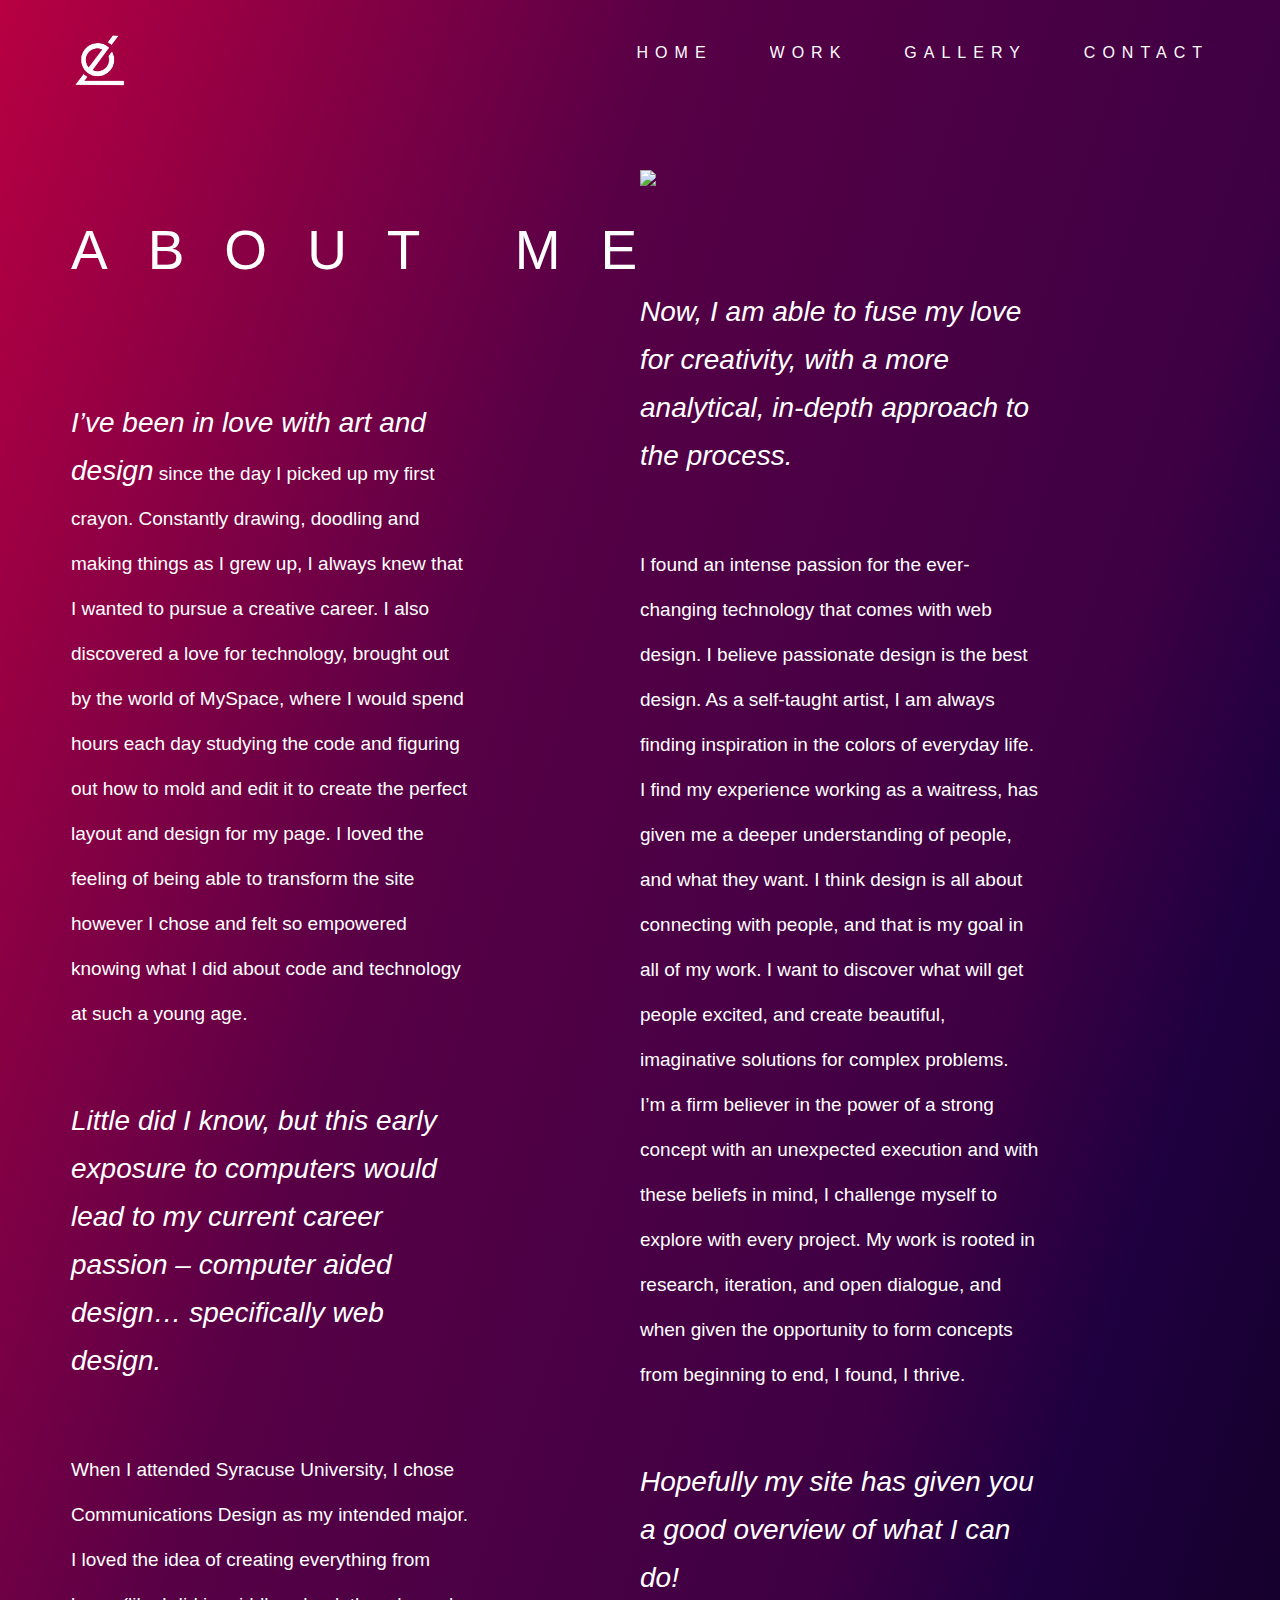
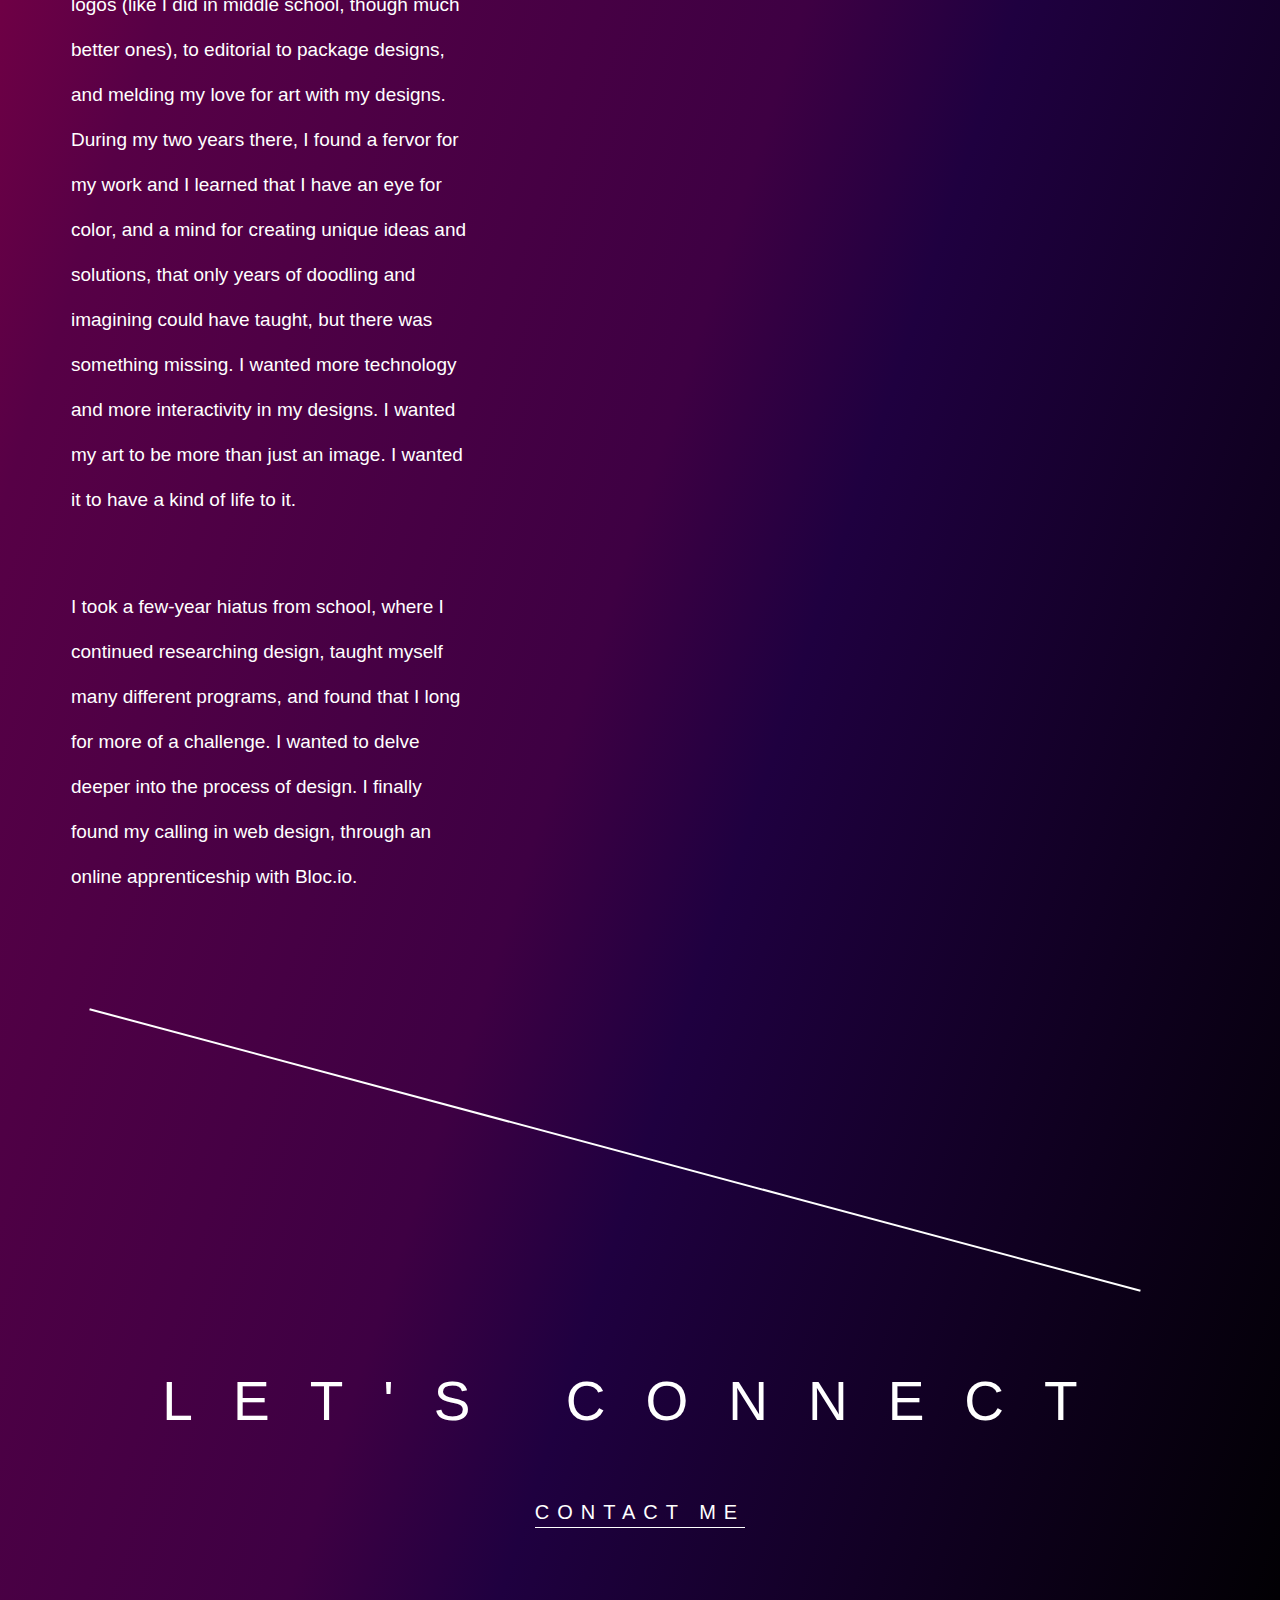
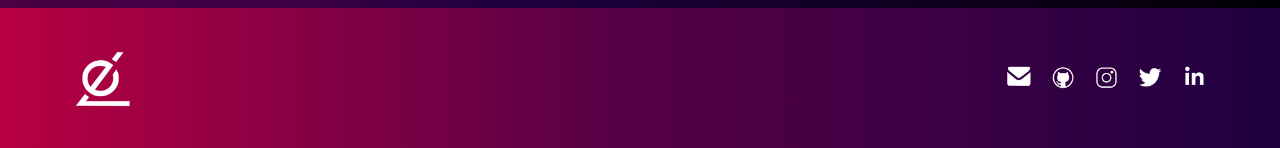
==== about.html @ b417883f "added nav circle" ====
<!DOCTYPE html>

<html>

<head>
  <meta charset="UTF-8">
  <meta id="viewport" name="viewport" content="width=device-width, initial-scale=1">
  <title>Portfolio | Elena Likoudis</title>

  <link rel="stylesheet" href="styles/bio.css">
  <link rel="stylesheet" href="styles/normalize.css">
</head>

<body>
  <div class="container">


    <!-- Container -->

    <section id="section-intro">
      <div class="firstsection">
        <header class="header">
          <div class="navbar">
            <div class="logo">
              <a href="index.html">
                <img src="images/logo.png" class="logo">
              </a>
            </div>


            <!-- Navigation -->

            <nav class="nav header__nav">
              <ul>
                <li class="home">
                  <a href="index.html">HOME</a>
                </li>
                <li class="work">
                  <a href="index.html#section-next">WORK</a>
                </li>
                <li class="gallery">
                  <a href="gallery.html">GALLERY</a>
                </li>
                <li class="contact">
                  <a href="contact.html">CONTACT</a>
                </li>
              </ul>
            </nav>


            <!-- Phone Navigation -->

            <div class="hamburgermenu">
              <nav role="navigation">
                <div id="menuToggle" class="menutog">

                  <input type="checkbox" />

                  <span></span>
                  <span></span>
                  <span></span>

                  <ul id="menu">
                      <a href="index.html"><li class="phone">HOME</li></a>
                      <a href="index.html#section-next"><li class="phone">WORK</li></a>
                      <a href="gallery.html"><li class="phone">GALLERY</li></a>
                      <a href="contact.html"><li class="phone">CONTACT</li></a>
                  </ul>
                </div>
              </nav>
            </div>
          </header>


        <!-- Intro -->
        <div class="moveselfie">
          <img src="images/selfie.png" class="selfie2">
        </div>


        <div class="row">
          <div class="column">
            <div class="firstcolumn">
              <h1>ABOUT ME</h1>

                <p>
                  <span class=specialfont>I’ve been in love with art and design</span> since the day I picked up my first crayon. Constantly drawing, doodling and making things as I grew up, I always knew that I wanted to pursue a creative career. I also
                  discovered a love for technology, brought out by the world of MySpace, where I would spend hours each day studying the code and figuring out how to mold and edit it to create the perfect layout and design for my page. I loved the feeling
                  of being able to transform the site however I chose and felt so empowered knowing what I did about code and technology at such a young age.
                </p>
                <br>
                <p>
                  <span class=specialfont>Little did I know, but this early exposure to computers would lead to my current career passion – computer aided design… specifically web design.</span>
                </p>
                <br>
                <p>
                  When I attended Syracuse University, I chose Communications Design as my intended major. I loved the idea of creating everything from logos (like I did in middle school, though much better ones), to editorial to package designs,
                  and melding my love for art with my designs. During my two years there, I found a fervor for my work and I learned that I have an eye for color, and a mind for creating unique ideas and solutions, that only years of doodling and imagining
                  could have taught, but there was something missing. I wanted more technology and more interactivity in my designs. I wanted my art to be more than just an image. I wanted it to have a kind of life to it.
                </p>
                <br>
                <p>
                  I took a few-year hiatus from school, where I continued researching design, taught myself many different programs, and found that I long for more of a challenge. I wanted to delve deeper into the process of design. I finally
                  found my calling in web design, through an online apprenticeship with Bloc.io.
                </p>

            </div>
          </div>
          <div class="column">
            <div class="secondcolumn">
              <img src="images/selfie.png" class="selfie"></div>

              <p class="font2">
                <span class=specialfont>Now, I am able to fuse my love for creativity, with a more analytical, in-depth approach to the process.</span>
              </p>
              <br>
              <p>
                I found an intense passion for the ever-changing technology that comes with web design. I believe passionate design is the best design. As a self-taught artist, I am always finding inspiration in the colors of everyday life.
                I find my experience working as a waitress, has given me a deeper understanding of people, and what they want. I think design is all about connecting with people, and that is my goal in all of my work. I want to discover what will get people
                excited, and create beautiful, imaginative solutions for complex problems. I’m a firm believer in the power of a strong concept with an unexpected execution and with these beliefs in mind, I challenge myself to explore with every project.
                My work is rooted in research, iteration, and open dialogue, and when given the opportunity to form concepts from beginning to end, I found, I thrive.
              </p>
              <br>
              <p>
                <span class=specialfont>Hopefully my site has given you a good overview of what I can do!</span>
              </p>


          </div>
          </div>
        </div>


        <div class="dl"></div>

        <h3>LET'S CONNECT</h3>

        <div class="movebutton">
          <a href="contact.html" class="contactme">CONTACT ME</a>
        </div>




        <!-- Footer -->

        <footer class="footer">
          <div class="footer-box">
            <div class="footer-content">
              <div class="one-half" id="footerlogoid">
                <a href="index.html">
                  <img src="images/logo.png " class="footerlogo">
                </a>
              </div>
              <div class="footer-nav" id="footericons">
                <a href="mailto:mailto:ellikoudis@gmail.com"><img src="images/emailicon.png" class="emailicon"></a>
                <a href="https://github.com/ellikoudis"><img src="images/githubicon.png" class="githubicon"></a>
                <a href="https://www.instagram.com/ellikoudis/"><img src="images/instaicon.png" class="instaicon"></a>
                <a href="https://twitter.com/ellikoudis"><img src="images/twittericon.png" class="twittericon"></a>
                <a href="https://www.linkedin.com/in/elena-likoudis-949a58162/"><img src="images/linkedinicon.png" class="linkedinicon"></a>
              </div>
            </div>
          </div>
        </footer>




    </section>
  </div>
</body>
</html>
---- styles/bio.css ----
*, *:before, *:after {
  padding: 0;
  margin: 0;
  outline: 0;
  box-sizing: border-box;
}

html {
  font-size: 10px;
}

body {
  font-family: -apple-system, BlinkMacSystemFont, sans-serif;
  color: #ffffff;
  min-width: 320px;
}

.container {
  margin: 0 auto;
  overflow: hidden;
}

#section-intro {
  -webkit-background-size: cover;
  -moz-background-size: cover;
  -o-background-size: cover;
  background-size: cover;
  background-repeat: no-repeat;
  background: linear-gradient(0.30turn, #b70042 0%, #570046 29%, #3e0043 56%, #1f0040 65%, #000000 100%);
}

.firstsection {
  margin-left: 71px;
  margin-right: 71px;
}

h1 {
  font-family: 'Montserrat', sans-serif;
  font-weight: 100;
  font-size: 55px;
  color: white;
  margin-top: 30px;
  margin-bottom: 10rem;
  float: left;
  letter-spacing: 40px;
  width: 136%;
  line-height: 10rem;
}

h3 {
  font-family: 'Montserrat', sans-serif;
  font-weight: 100;
  font-size: 55px;
  color: white;
  margin-top: 10rem;
  text-align: center;
  letter-spacing: 40px;
  line-height: 10rem;
}

p {
  line-height: 4.5rem;
  font-size: 1.9rem;
  font-weight: 100;
  width: 70%;
  margin-bottom: 5rem;
}



/* Logo */



.logo {
  width: 55px;
}



/* Navigation */



.navbar {
  height: 120px;
  display: flex;
  align-items: center;
  justify-content: space-between;
}

.nav a {
  color: #ffffff;
  font-weight: 100;
  font-size: 1.6rem;
  letter-spacing: 7px;
  font-family: 'Montserrat', sans-serif;
  overflow: hidden;
  text-decoration: none;
  display: flex;
}

.nav ul {
  display: flex;
  float: right;
}

.nav li {
  display: inline-block;
  padding-bottom: 14px;
  text-align: right;
  padding-left: 57px;
}

a:link {
  text-decoration: none;
}

nav ul li {
  display: inline-block;
}

.hamburgermenu {
  display: none;
}



/* Intro */




.row {
  width: 100%;
  display: flex;
  flex-direction: row;
  margin: 0 auto;
  position: static;
  z-index: 0;
  margin-top: 5rem;
  margin-bottom: 12rem;
}

  .column {
    width: 55%;
  }

  .font2 {
  max-width: 50rem;
  margin-top: 10rem;
  }

  .firstcolumn {
    position: relative;
    z-index: 2;
  }

  .specialfont {
    font-size: 2.8rem;
    font-style: italic;
    font-weight: 400;
  }

  .selfie {
    display: inline-flex;
    width: 100%;
    z-index: 1;
    position: relative;
    max-width: 500px;
  }

  .selfie2 {
    display: none;
  }

  .dl {
    display: block;
    border: .5px solid white;
    width: 85%;
    transform: rotate(15deg);
    margin-top: 20rem;
    margin-bottom: 20rem;
    margin-left: 71px;
    margin-right: 71px;
  }

  .contactme {
    border-bottom: 1px solid #fff;
    padding-bottom: 3px;
    color: white;
    white-space: nowrap;
    font-family: 'Montserrat', sans-serif;
    font-weight: 100;
    font-size: 20px;
    letter-spacing: 8px;
  }

  .movebutton {
    width: 100%;
    display: flex;
    justify-content: center;
    margin-top: 5rem;
    margin-bottom: 8rem;
  }




/* Footer */



.footercontainer{
  margin-left: 71px;
  margin-right: 71px;
}

.footer {
  height: 140px;
  background: linear-gradient(to right, #b70042 0%, #570046 48%, #1f0040 100%);
  bottom: 0;
  left: 0;
  width: 100vw;
}

.footer-content {
  height: 140px;
  display: flex;
  align-items: center;
  justify-content: space-between;
  margin-left: 71px;
  margin-right: 71px;
}

.footerlogo{
  float: left;
  display: inline-block;
  width: 61px;
}

.emailicon {
  height: 31px;
}

.githubicon {
  height: 31px;
  padding-left: 10px;
}

.instaicon {
  height: 31px;
  padding-left: 10px;
}

.twittericon {
  height: 31px;
  padding-left: 10px;
}

.linkedinicon {
  height: 31px;
  padding-left: 10px;
}




/* Top Navigation */



@media only screen and (max-width: 1024px) {

  .nav {
    display: none;
  }

  .dropdown {
    display: block;
  }

  .dropdown-content {
    display: none;
    position: absolute;
    color: #ffffff;
    font-weight: 100;
    font-size: 12px;
    letter-spacing: 7px;
    font-family: 'Montserrat', sans-serif;
    overflow: hidden;
    text-decoration: none;
    min-width: 160px;
    z-index: 1;
  }
  .dropdown-content a {
    float: none;
    padding: 12px 16px;
    text-decoration: none;
    display: block;
    text-align: left;
  }



  /* phone hambuger nav */


  .hamburgermenu {
    display: block;
    position: static;
    z-index: 4;
  }

  .phone
  {
    text-decoration: none;
    transition: color 0.3s ease;
    font-weight: 200;
    letter-spacing: 6px;
    float: right;
  }

  .phone:hover
  {
    font-weight: bolder;
  }

  #menuToggle
  {
    display: block;
    position: relative;
    float: right;



    z-index: 1;

    -webkit-user-select: none;
    user-select: none;
  }

  #menuToggle input
  {
    display: block;
    width: 40px;
    height: 32px;
    position: absolute;
    top: -7px;
    left: -5px;

    cursor: pointer;

    opacity: 0; /* hide this */
    z-index: 2; /* and place it over the hamburger */

    -webkit-touch-callout: none;
  }

  /* Create hamburger */

  #menuToggle span
  {
    display: block;
    width: 33px;
    height: 2px;
    margin-bottom: 8px;
    position: relative;

    background: white;
    border-radius: 3px;

    z-index: 1;

    transform-origin: 4px 0px;

    transition: transform 0.5s cubic-bezier(0.77,0.2,0.05,1.0),
                background 0.5s cubic-bezier(0.77,0.2,0.05,1.0),
                opacity 0.5s ease;
  }

  #menuToggle span:first-child
  {
    transform-origin: 0% 0%;
  }

  #menuToggle span:nth-last-child(2)
  {
    transform-origin: 0% 100%;
  }

  /* Transform all the slices of hamburger into a crossmark. */

  #menuToggle input:checked ~ span
  {
    opacity: 1;
    transform: rotate(45deg) translate(0px, 0px);
    background: white;
  }

  /* Hide the middle one line */

  #menuToggle input:checked ~ span:nth-last-child(3)
  {
    opacity: 0;
    transform: rotate(0deg) scale(0.2, 0.2);
  }

  #menuToggle input:checked ~ span:nth-last-child(2)
  {
    transform: rotate(-45deg) translate(0px, 0px);
  }

  /* Make this absolute positioned */


  #menu
  {
    position: absolute;
    left:auto;
    right:0;
    margin: 0px 0 0 0px;
    padding-top: 25px;
    background-color: translucent;
    list-style-type: none;
    -webkit-font-smoothing: antialiased;
    transform-origin: 0% 0%;
    transform: translate(200%, 0);
    transition: transform 0.5s cubic-bezier(0.77,0.2,0.05,1.0);
}

    #menu li{
      padding: 10px 0;
      font-size: 22px;
      color: white;
    }


  /* And let's slide it in from the right */

  #menuToggle input:checked ~ ul
  {
    transform: none;
  }

}



@media only screen and (max-width: 800px) {

  .moveselfie {
    width: 100%;
    display: flex;
    justify-content: center;
    align-items: center;
  }

  .column {
    width: 100%;
  }

  .row {
    width: 120%;
    flex-direction: column;
  }

  h1 {
    font-size: 50px;
    width: 80%;
  }

  .font2 {
    margin-top: 5rem;
  }

  .selfie {
    display: none;
  }

  .selfie2 {
    display: block;
    width: 80%;
    margin-top: 3rem;
  }
}




@media only screen and (min-width: 320px) and (max-width: 480px) {


/* Base */


  h1 {
    font-size: 50px;
    letter-spacing: 30px;
    line-height: 8rem;
  }

  p {
    width: 80%;
    font-size: 1.6rem;
    margin-bottom: 3rem;
  }

  h3 {
    font-size: 36px;
    letter-spacing: 20px;
    line-height: 8rem;
    margin-top: 18rem;
  }



/* Navigation */

  #menu {
    padding-top: 71px;
    margin-right: -100px;
    margin-top: -50px;
    background: linear-gradient(135deg, rgba(75,0,231,1) 0%,rgba(166,5,193,1) 15%,rgba(255,62,74,1) 35%);
    border-radius: 100%;
    width: 950%;
    height: 950%;
    background-size: 120rem;
    z-index: -1;
    padding-right:101px;
  }

  .menutog {
    position: relative;
    z-index: 6;
  }

  #menu li{
    width: 100%;
    text-align: right;
  }

  .firstsection {
    margin-left: 41px;
    margin-right: 41px;
  }

  .navbar {
    align-items: center;
  }

  .nav {
    display: none;
  }

  .logo {
    float: none;
    width: 50px;
    margin-top:
  }

  .dropdown {
    visibility: visible;
  }

  .dropdown-content {
    display: none;
    position: absolute;
    color: #ffffff;
    font-weight: 100;
    font-size: 12px;
    letter-spacing: 7px;
    font-family: 'Montserrat', sans-serif;
    overflow: hidden;
    text-decoration: none;
    min-width: 160px;
    z-index: 1;
  }

  .dropdown-content a {
    float: none;
    padding: 12px 16px;
    text-decoration: none;
    display: block;
    text-align: left;
  }

  .phone {
    font-weight: 400;
    font-size: 14px;
  }


  /* Big Section */



  .selfie2 {
    width: 100%;
  }

  .specialfont {
    font-size: 2rem;
    font-style: italic;
  }

  .dl {
    display: block;
    border: .5px solid white;
    width: 80%;
    transform: rotate(25deg);
    margin-top: 10rem;
    margin-bottom: 10rem;
    margin-left: 41px;
  }

  .contactme {
    font-size: 16px;
    letter-spacing: 8px;
  }

  .movebutton {
    margin-bottom: 10rem;
  }



  /* Footer */




  .footer {
    height: 74px;
    position: static;
    z-index: 3;
  }

  .footer-content {
    height: 74px;
    position: static;
    z-index: 4;
    margin-left: 41px;
    margin-right: 41px;
  }

  .footerlogo{
    width: 31px;
  }

}
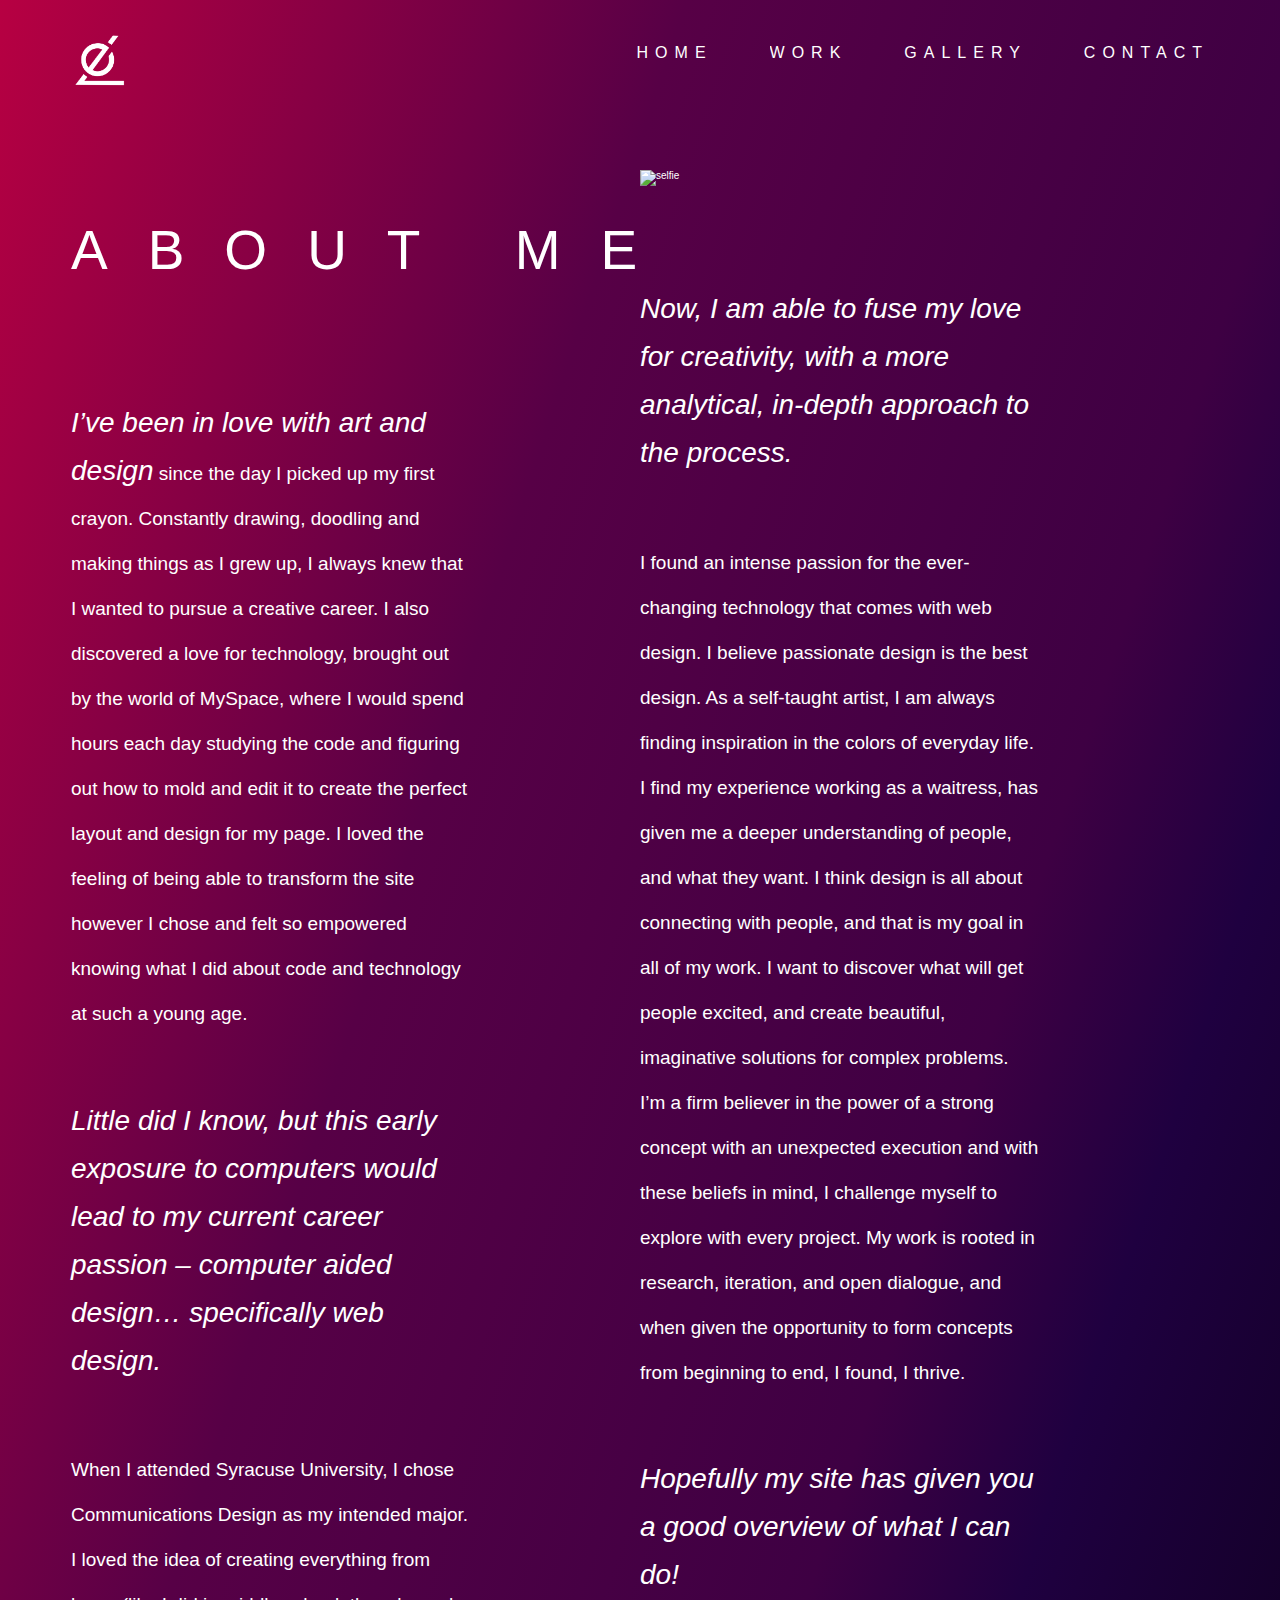
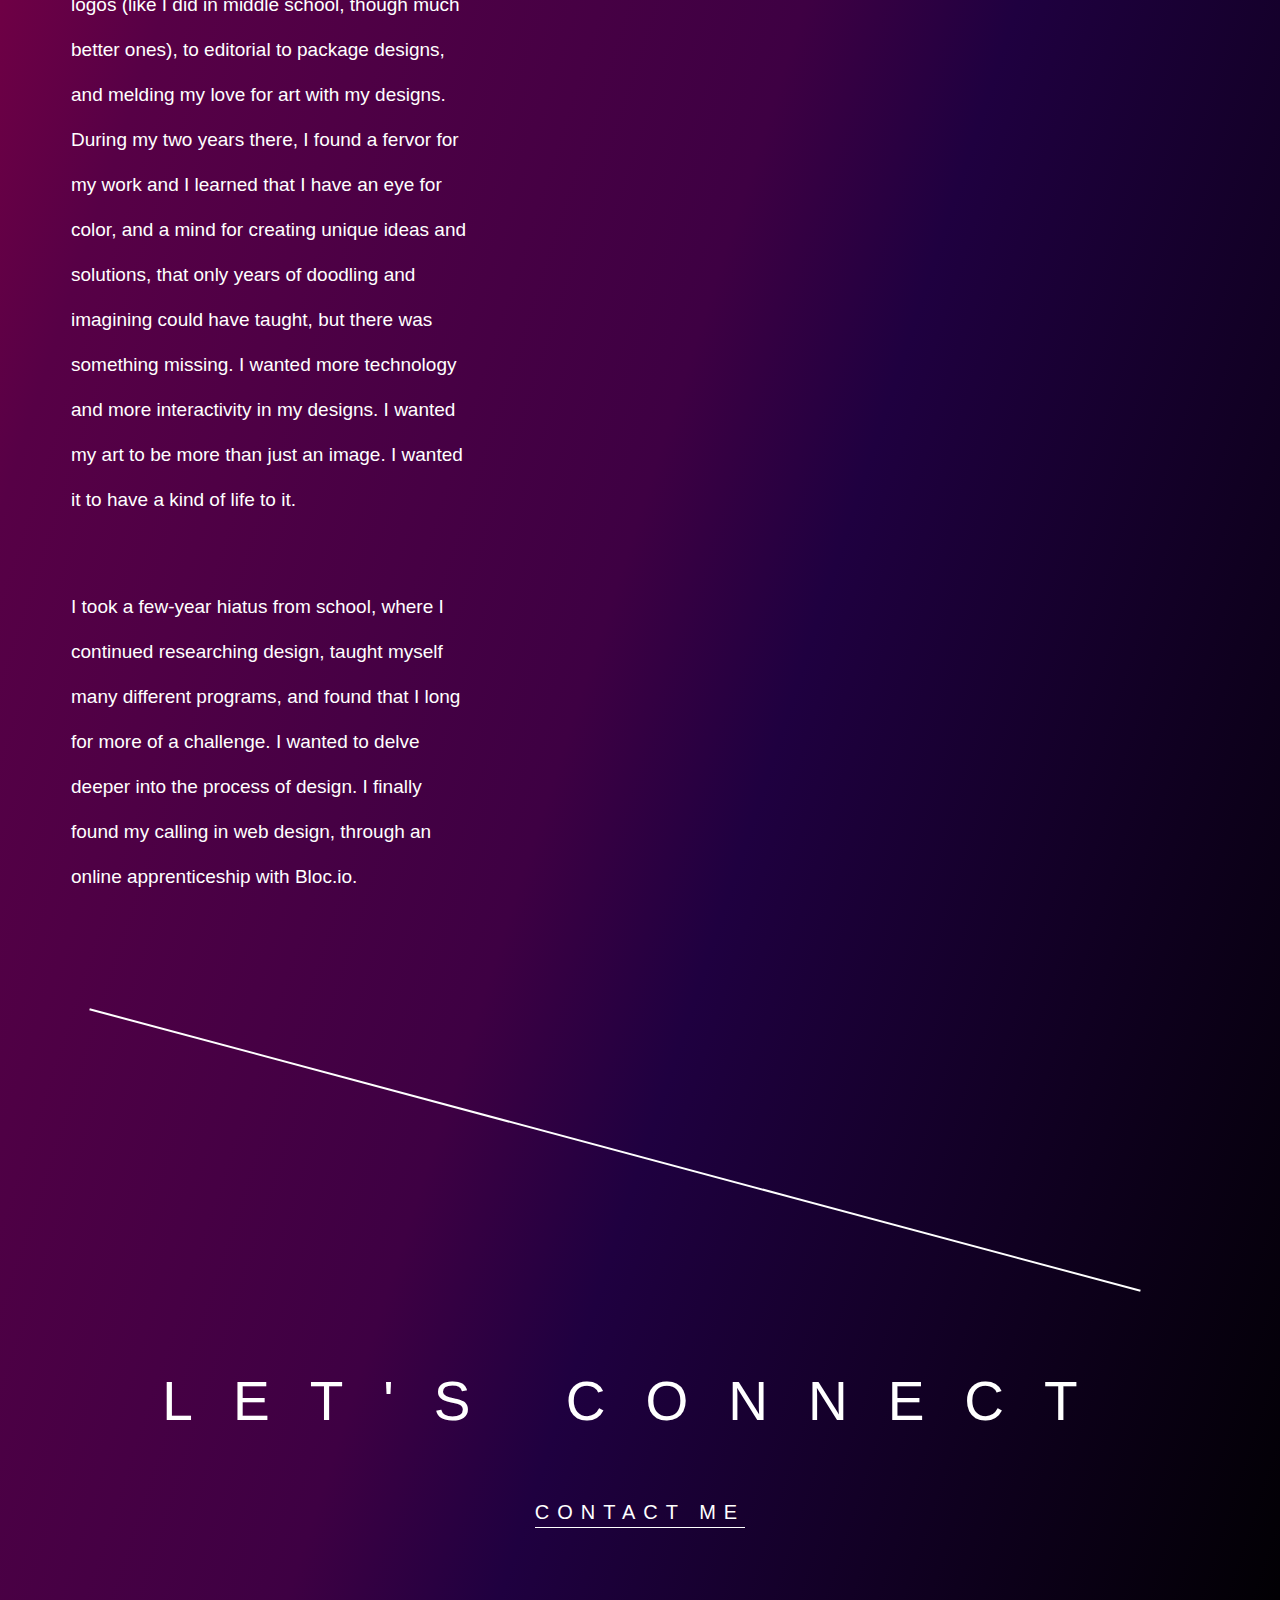
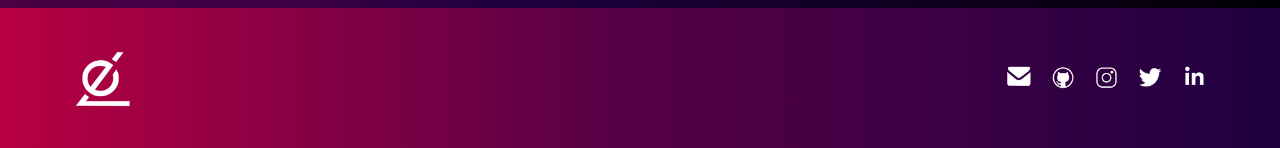
==== commit afe0a7dd: "fixed bugs" ====
--- a/about.html
+++ b/about.html
@@ -1,14 +1,14 @@
 <!DOCTYPE html>
 
-<html>
+<html lang="en">
 
 <head>
   <meta charset="UTF-8">
   <meta id="viewport" name="viewport" content="width=device-width, initial-scale=1">
   <title>Portfolio | Elena Likoudis</title>
 
-  <link rel="stylesheet" href="styles/bio.css">
-  <link rel="stylesheet" href="styles/normalize.css">
+  <link rel="stylesheet" type="text/css" href="styles/bio.css">
+  <link rel="stylesheet" type="text/css" href="styles/normalize.css">
 </head>
 
 <body>
@@ -23,7 +23,7 @@
           <div class="navbar">
             <div class="logo">
               <a href="index.html">
-                <img src="images/logo.png" class="logo">
+                <img src="images/logo.png" alt="logo" class="logo">
               </a>
             </div>
 
@@ -51,7 +51,7 @@
             <!-- Phone Navigation -->
 
             <div class="hamburgermenu">
-              <nav role="navigation">
+              <nav class="navigation">
                 <div id="menuToggle" class="menutog">
 
                   <input type="checkbox" />
@@ -61,20 +61,21 @@
                   <span></span>
 
                   <ul id="menu">
-                      <a href="index.html"><li class="phone">HOME</li></a>
-                      <a href="index.html#section-next"><li class="phone">WORK</li></a>
-                      <a href="gallery.html"><li class="phone">GALLERY</li></a>
-                      <a href="contact.html"><li class="phone">CONTACT</li></a>
+                    <li class="phone"><a href="index.html">HOME</a></li>
+                    <li class="phone"><a href="index.html#section-next">WORK</a></li>
+                    <li class="phone"><a href="gallery.html">GALLERY</a></li>
+                    <li class="phone"><a href="contact.html">CONTACT</a></li>
                   </ul>
                 </div>
               </nav>
             </div>
+          </div>
           </header>
 
 
         <!-- Intro -->
         <div class="moveselfie">
-          <img src="images/selfie.png" class="selfie2">
+          <img src="images/selfie.png" alt="selfie2" class="selfie2">
         </div>
 
 
@@ -108,7 +109,7 @@
           </div>
           <div class="column">
             <div class="secondcolumn">
-              <img src="images/selfie.png" class="selfie"></div>
+              <img src="images/selfie.png" alt="selfie" class="selfie"></div>
 
               <p class="font2">
                 <span class=specialfont>Now, I am able to fuse my love for creativity, with a more analytical, in-depth approach to the process.</span>
@@ -149,15 +150,15 @@
             <div class="footer-content">
               <div class="one-half" id="footerlogoid">
                 <a href="index.html">
-                  <img src="images/logo.png " class="footerlogo">
+                  <img src="images/logo.png" alt="footerlogo" class="footerlogo">
                 </a>
               </div>
               <div class="footer-nav" id="footericons">
-                <a href="mailto:mailto:ellikoudis@gmail.com"><img src="images/emailicon.png" class="emailicon"></a>
-                <a href="https://github.com/ellikoudis"><img src="images/githubicon.png" class="githubicon"></a>
-                <a href="https://www.instagram.com/ellikoudis/"><img src="images/instaicon.png" class="instaicon"></a>
-                <a href="https://twitter.com/ellikoudis"><img src="images/twittericon.png" class="twittericon"></a>
-                <a href="https://www.linkedin.com/in/elena-likoudis-949a58162/"><img src="images/linkedinicon.png" class="linkedinicon"></a>
+                <a href="mailto:mailto:ellikoudis@gmail.com"><img src="images/emailicon.png" alt="emailicon" class="emailicon"></a>
+                <a href="https://github.com/ellikoudis"><img src="images/githubicon.png" alt="githubicon" class="githubicon"></a>
+                <a href="https://www.instagram.com/ellikoudis/"><img src="images/instaicon.png" alt="instaicon" class="instaicon"></a>
+                <a href="https://twitter.com/ellikoudis"><img src="images/twittericon.png" alt="twittericon" class="twittericon"></a>
+                <a href="https://www.linkedin.com/in/elena-likoudis-949a58162/"><img src="images/linkedinicon.png" alt="linkedinicon" class="linkedinicon"></a>
               </div>
             </div>
           </div>
--- a/styles/bio.css
+++ b/styles/bio.css
@@ -312,22 +312,23 @@
     z-index: 4;
   }
 
-  .phone
-  {
+  #menu {
+    text-align: right;
+  }
+
+  .phone a{
     text-decoration: none;
+    color: white;
     transition: color 0.3s ease;
     font-weight: 200;
     letter-spacing: 6px;
-    float: right;
-  }
-
-  .phone:hover
-  {
+    }
+
+  .phone a:hover {
     font-weight: bolder;
   }
 
-  #menuToggle
-  {
+  #menuToggle {
     display: block;
     position: relative;
     float: right;
@@ -495,9 +496,10 @@
 
 
   h1 {
-    font-size: 50px;
+    font-size: 45px;
     letter-spacing: 30px;
     line-height: 8rem;
+    margin-bottom: 55px;
   }
 
   p {
@@ -538,6 +540,10 @@
   #menu li{
     width: 100%;
     text-align: right;
+  }
+
+  .phone a:hover {
+    font-weight: 200;
   }
 
   .firstsection {
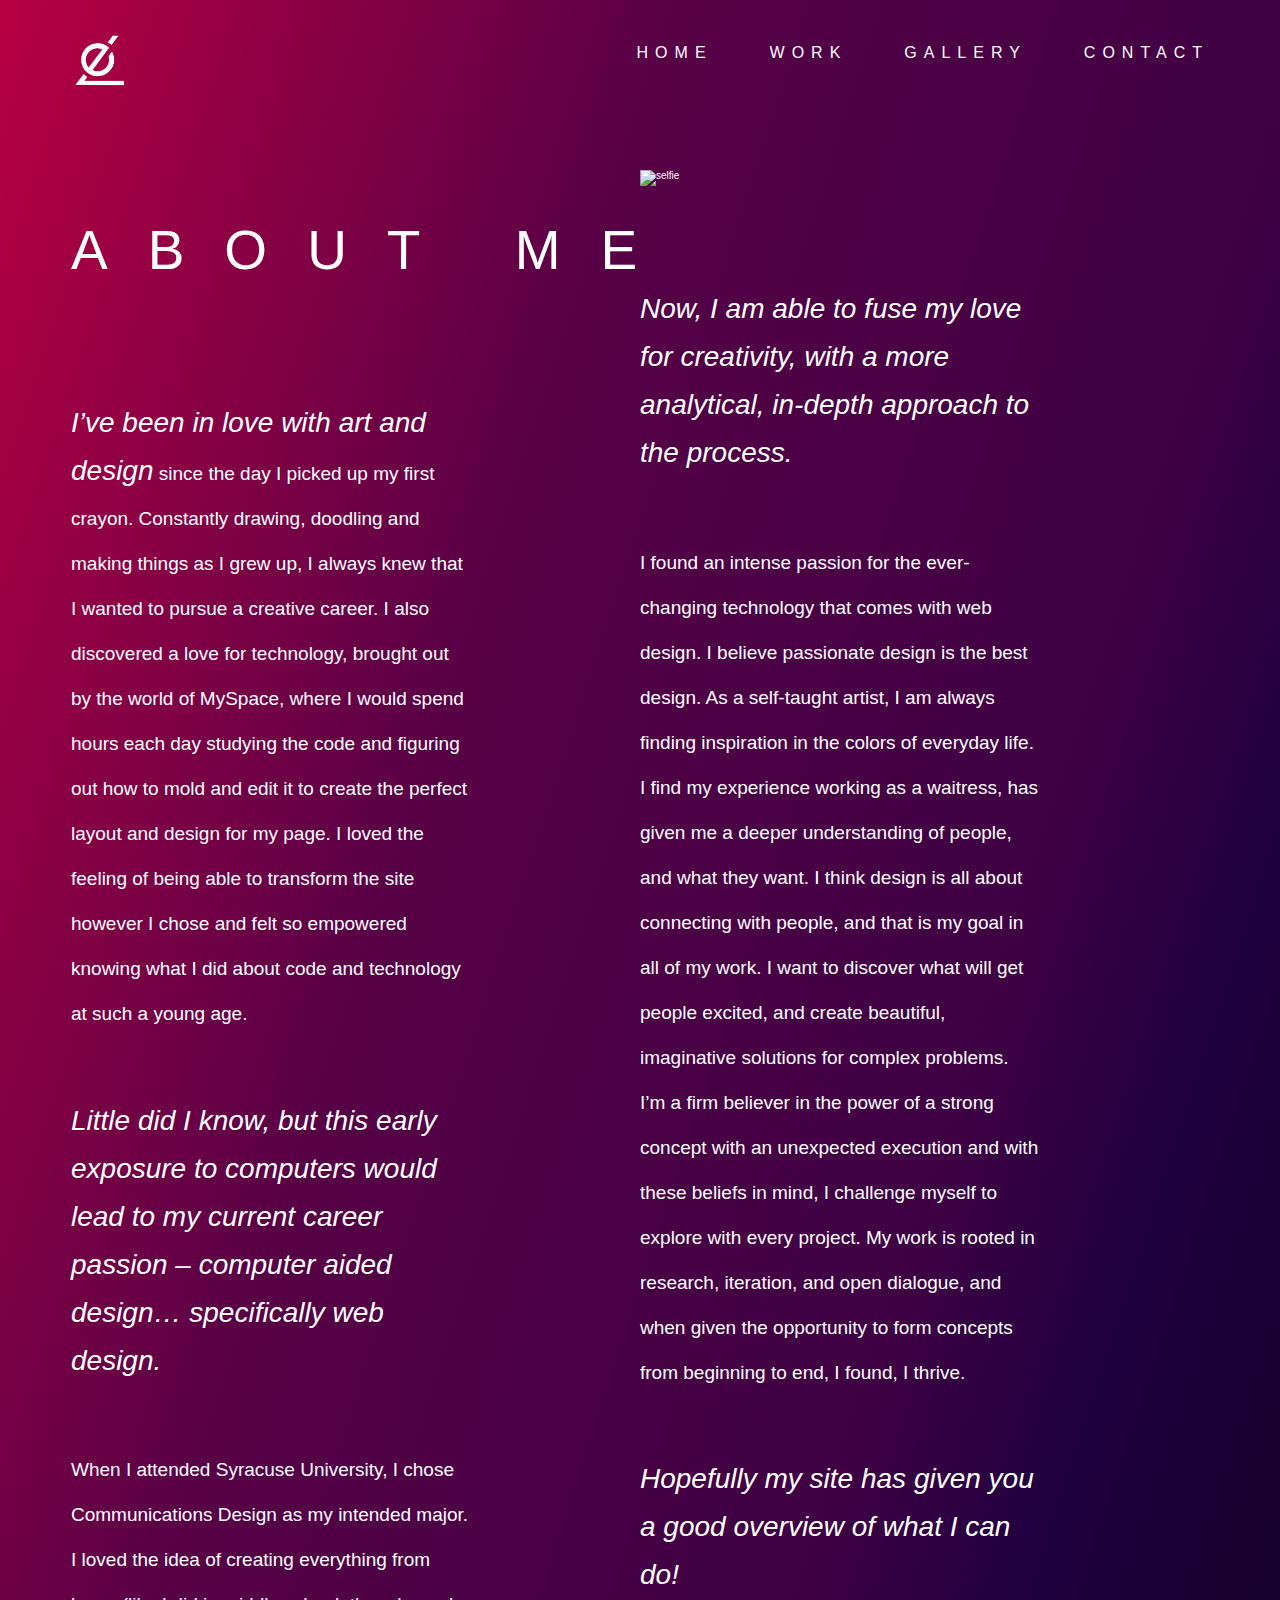
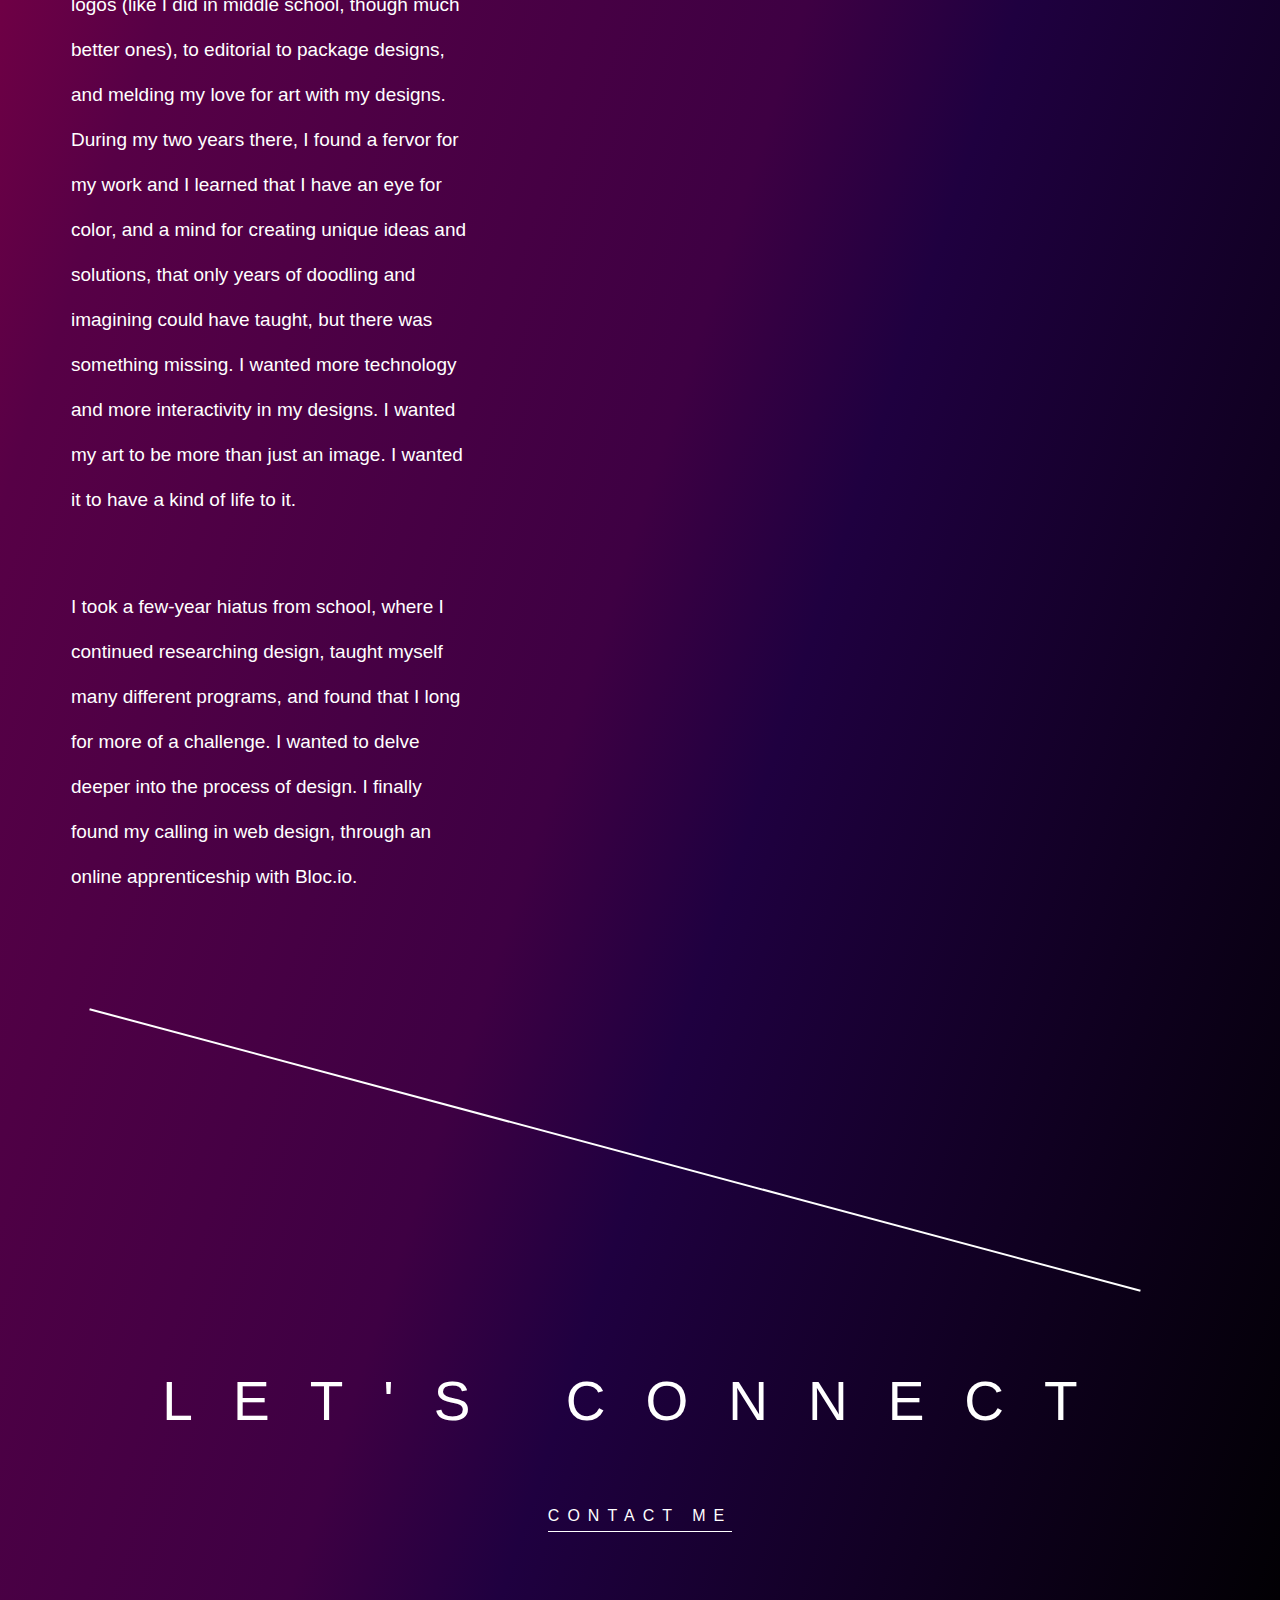
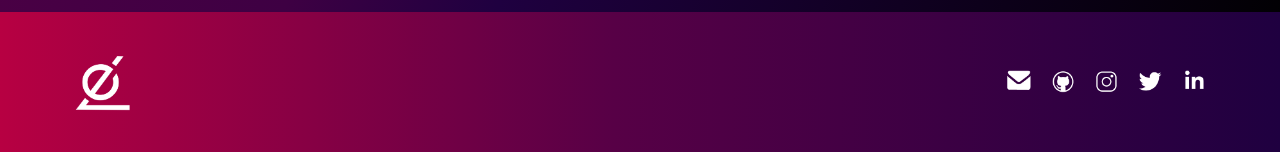
==== commit b48236fb: "analytics" ====
--- a/about.html
+++ b/about.html
@@ -9,6 +9,16 @@
 
   <link rel="stylesheet" type="text/css" href="styles/bio.css">
   <link rel="stylesheet" type="text/css" href="styles/normalize.css">
+
+  <!-- Global site tag (gtag.js) - Google Analytics -->
+<script async src="https://www.googletagmanager.com/gtag/js?id=UA-131408261-1"></script>
+<script>
+  window.dataLayer = window.dataLayer || [];
+  function gtag(){dataLayer.push(arguments);}
+  gtag('js', new Date());
+
+  gtag('config', 'UA-131408261-1');
+</script>
 </head>
 
 <body>
--- a/styles/bio.css
+++ b/styles/bio.css
@@ -61,7 +61,7 @@
 p {
   line-height: 4.5rem;
   font-size: 1.9rem;
-  font-weight: 100;
+  font-weight: 200;
   width: 70%;
   margin-bottom: 5rem;
 }
@@ -186,13 +186,13 @@
   }
 
   .contactme {
-    border-bottom: 1px solid #fff;
-    padding-bottom: 3px;
+    border-bottom: .5px solid #fff;
+    line-height: 30px;
     color: white;
     white-space: nowrap;
     font-family: 'Montserrat', sans-serif;
-    font-weight: 100;
-    font-size: 20px;
+    font-weight: normal;
+    font-size: 16px;
     letter-spacing: 8px;
   }
 
@@ -621,8 +621,9 @@
   }
 
   .contactme {
-    font-size: 16px;
+    font-size: 15px;
     letter-spacing: 8px;
+    font-weight: 200;
   }
 
   .movebutton {
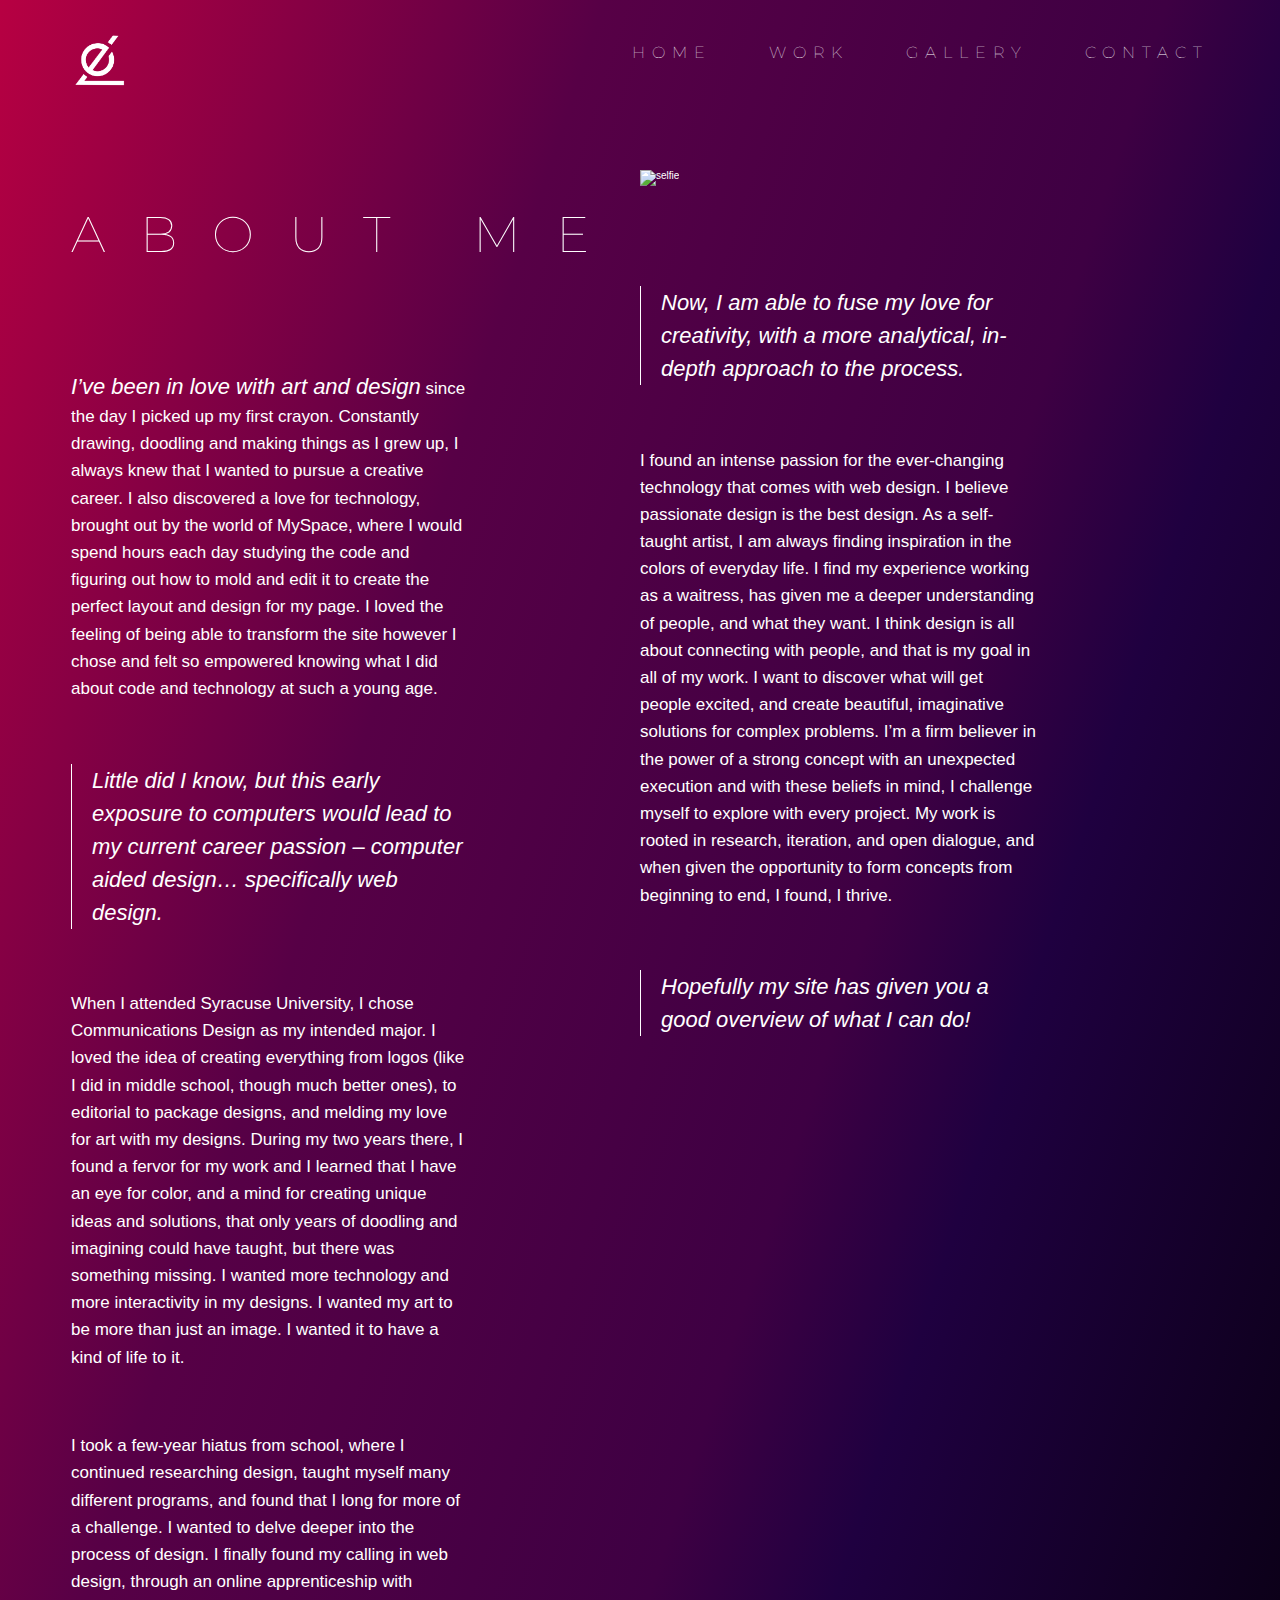
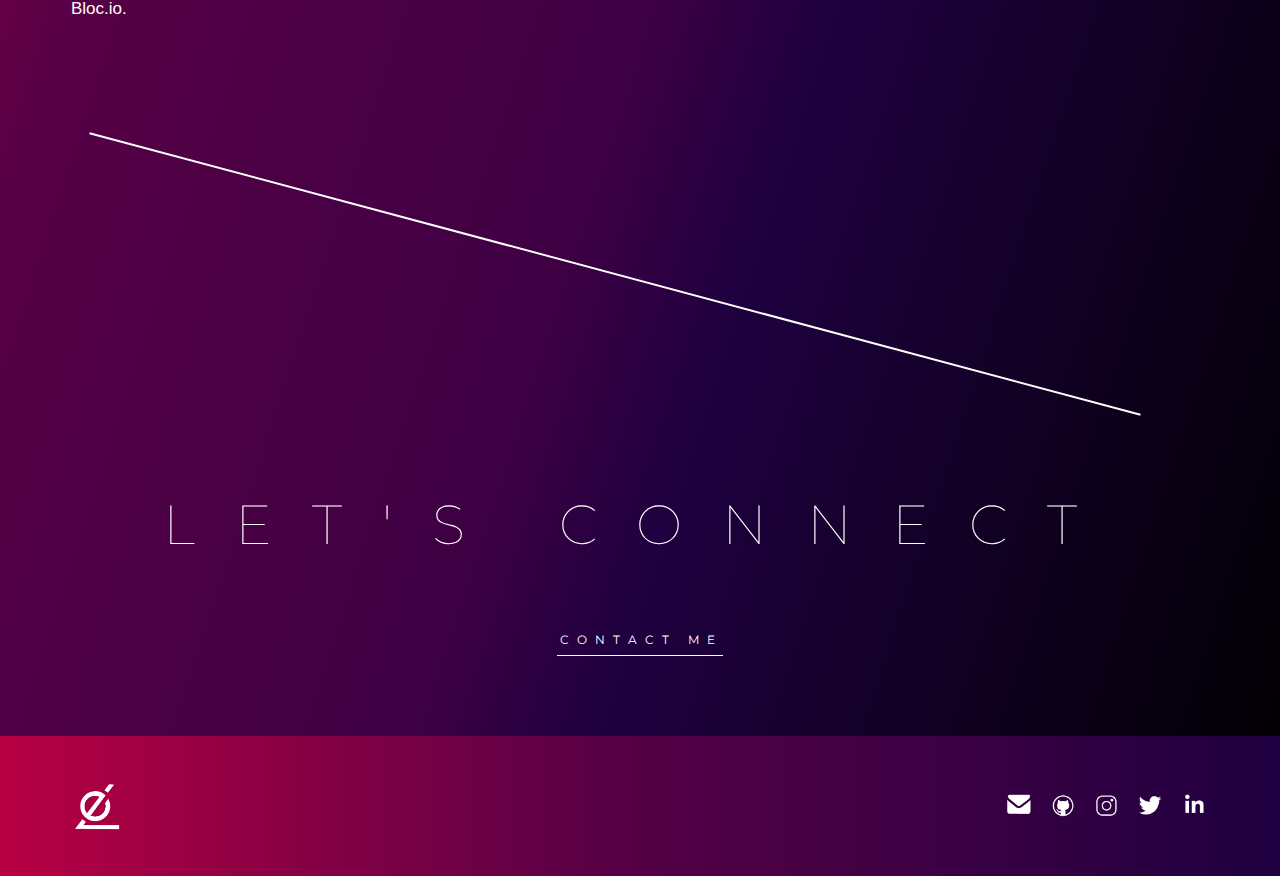
==== commit dd92e484: "fixing everything" ====
--- a/about.html
+++ b/about.html
@@ -7,18 +7,20 @@
   <meta id="viewport" name="viewport" content="width=device-width, initial-scale=1">
   <title>Portfolio | Elena Likoudis</title>
 
+  <link rel="stylesheet" type="text/css" href="styles/normalize.css">
   <link rel="stylesheet" type="text/css" href="styles/bio.css">
-  <link rel="stylesheet" type="text/css" href="styles/normalize.css">
+
+  <link href="https://fonts.googleapis.com/css?family=Montserrat:200,300,400,400i,600i" rel="stylesheet">
 
   <!-- Global site tag (gtag.js) - Google Analytics -->
-<script async src="https://www.googletagmanager.com/gtag/js?id=UA-131408261-1"></script>
-<script>
-  window.dataLayer = window.dataLayer || [];
-  function gtag(){dataLayer.push(arguments);}
-  gtag('js', new Date());
+  <script async src="https://www.googletagmanager.com/gtag/js?id=UA-131408261-1"></script>
+  <script>
+    window.dataLayer = window.dataLayer || [];
+    function gtag(){dataLayer.push(arguments);}
+    gtag('js', new Date());
 
-  gtag('config', 'UA-131408261-1');
-</script>
+    gtag('config', 'UA-131408261-1');
+  </script>
 </head>
 
 <body>
@@ -100,9 +102,9 @@
                   of being able to transform the site however I chose and felt so empowered knowing what I did about code and technology at such a young age.
                 </p>
                 <br>
-                <p>
+                <h4>
                   <span class=specialfont>Little did I know, but this early exposure to computers would lead to my current career passion – computer aided design… specifically web design.</span>
-                </p>
+                </h4>
                 <br>
                 <p>
                   When I attended Syracuse University, I chose Communications Design as my intended major. I loved the idea of creating everything from logos (like I did in middle school, though much better ones), to editorial to package designs,
@@ -121,9 +123,9 @@
             <div class="secondcolumn">
               <img src="images/selfie.png" alt="selfie" class="selfie"></div>
 
-              <p class="font2">
+              <h4 class="font2">
                 <span class=specialfont>Now, I am able to fuse my love for creativity, with a more analytical, in-depth approach to the process.</span>
-              </p>
+              </h4>
               <br>
               <p>
                 I found an intense passion for the ever-changing technology that comes with web design. I believe passionate design is the best design. As a self-taught artist, I am always finding inspiration in the colors of everyday life.
@@ -132,9 +134,9 @@
                 My work is rooted in research, iteration, and open dialogue, and when given the opportunity to form concepts from beginning to end, I found, I thrive.
               </p>
               <br>
-              <p>
+              <h4>
                 <span class=specialfont>Hopefully my site has given you a good overview of what I can do!</span>
-              </p>
+              </h4>
 
 
           </div>
--- a/styles/bio.css
+++ b/styles/bio.css
@@ -37,14 +37,14 @@
 h1 {
   font-family: 'Montserrat', sans-serif;
   font-weight: 100;
-  font-size: 55px;
+  font-size: 50px;
   color: white;
   margin-top: 30px;
   margin-bottom: 10rem;
   float: left;
-  letter-spacing: 40px;
+  letter-spacing: 35px;
   width: 136%;
-  line-height: 10rem;
+  line-height: 7rem;
 }
 
 h3 {
@@ -59,8 +59,8 @@
 }
 
 p {
-  line-height: 4.5rem;
-  font-size: 1.9rem;
+  font-size: 1.7rem;
+  line-height: 1.6;
   font-weight: 200;
   width: 70%;
   margin-bottom: 5rem;
@@ -116,6 +116,11 @@
   text-decoration: none;
 }
 
+.nav a:hover {
+  color: #ffabf3;
+  transition: color 0.3s linear;
+}
+
 nav ul li {
   display: inline-block;
 }
@@ -157,17 +162,27 @@
   }
 
   .specialfont {
-    font-size: 2.8rem;
+    font-size: 2.2rem;
     font-style: italic;
     font-weight: 400;
-  }
+    line-height: 1.5;
+  }
+
+   h4 {
+    border-left: 1px solid #ffffff;
+    padding-left: 20px;
+    margin-bottom: 50px;
+    width: 70%;
+    line-height: 1.5;
+  }
+
+
 
   .selfie {
     display: inline-flex;
-    width: 100%;
+    max-width: 400px;
     z-index: 1;
     position: relative;
-    max-width: 500px;
   }
 
   .selfie2 {
@@ -176,7 +191,7 @@
 
   .dl {
     display: block;
-    border: .5px solid white;
+    border: 1px solid white;
     width: 85%;
     transform: rotate(15deg);
     margin-top: 20rem;
@@ -186,14 +201,15 @@
   }
 
   .contactme {
-    border-bottom: .5px solid #fff;
+    border-bottom: 1px solid #fff;
     line-height: 30px;
     color: white;
     white-space: nowrap;
     font-family: 'Montserrat', sans-serif;
     font-weight: normal;
-    font-size: 16px;
+    font-size: 1.2rem;
     letter-spacing: 8px;
+    padding-left: 3px;
   }
 
   .movebutton {
@@ -236,7 +252,7 @@
 .footerlogo{
   float: left;
   display: inline-block;
-  width: 61px;
+  width: 50px;
 }
 
 .emailicon {
@@ -322,10 +338,12 @@
     transition: color 0.3s ease;
     font-weight: 200;
     letter-spacing: 6px;
+    font-size: 1.7rem;
     }
 
   .phone a:hover {
-    font-weight: bolder;
+    color: #ffabf3;
+    transition: color 0.3s linear;
   }
 
   #menuToggle {
@@ -461,6 +479,10 @@
     width: 100%;
   }
 
+  .secondcolumn {
+    margin-top: -30px;
+  }
+
   .row {
     width: 120%;
     flex-direction: column;
@@ -505,14 +527,12 @@
   p {
     width: 80%;
     font-size: 1.6rem;
-    margin-bottom: 3rem;
   }
 
   h3 {
     font-size: 36px;
     letter-spacing: 20px;
     line-height: 8rem;
-    margin-top: 18rem;
   }
 
 
@@ -623,7 +643,7 @@
   .contactme {
     font-size: 15px;
     letter-spacing: 8px;
-    font-weight: 200;
+    font-weight: 300;
   }
 
   .movebutton {
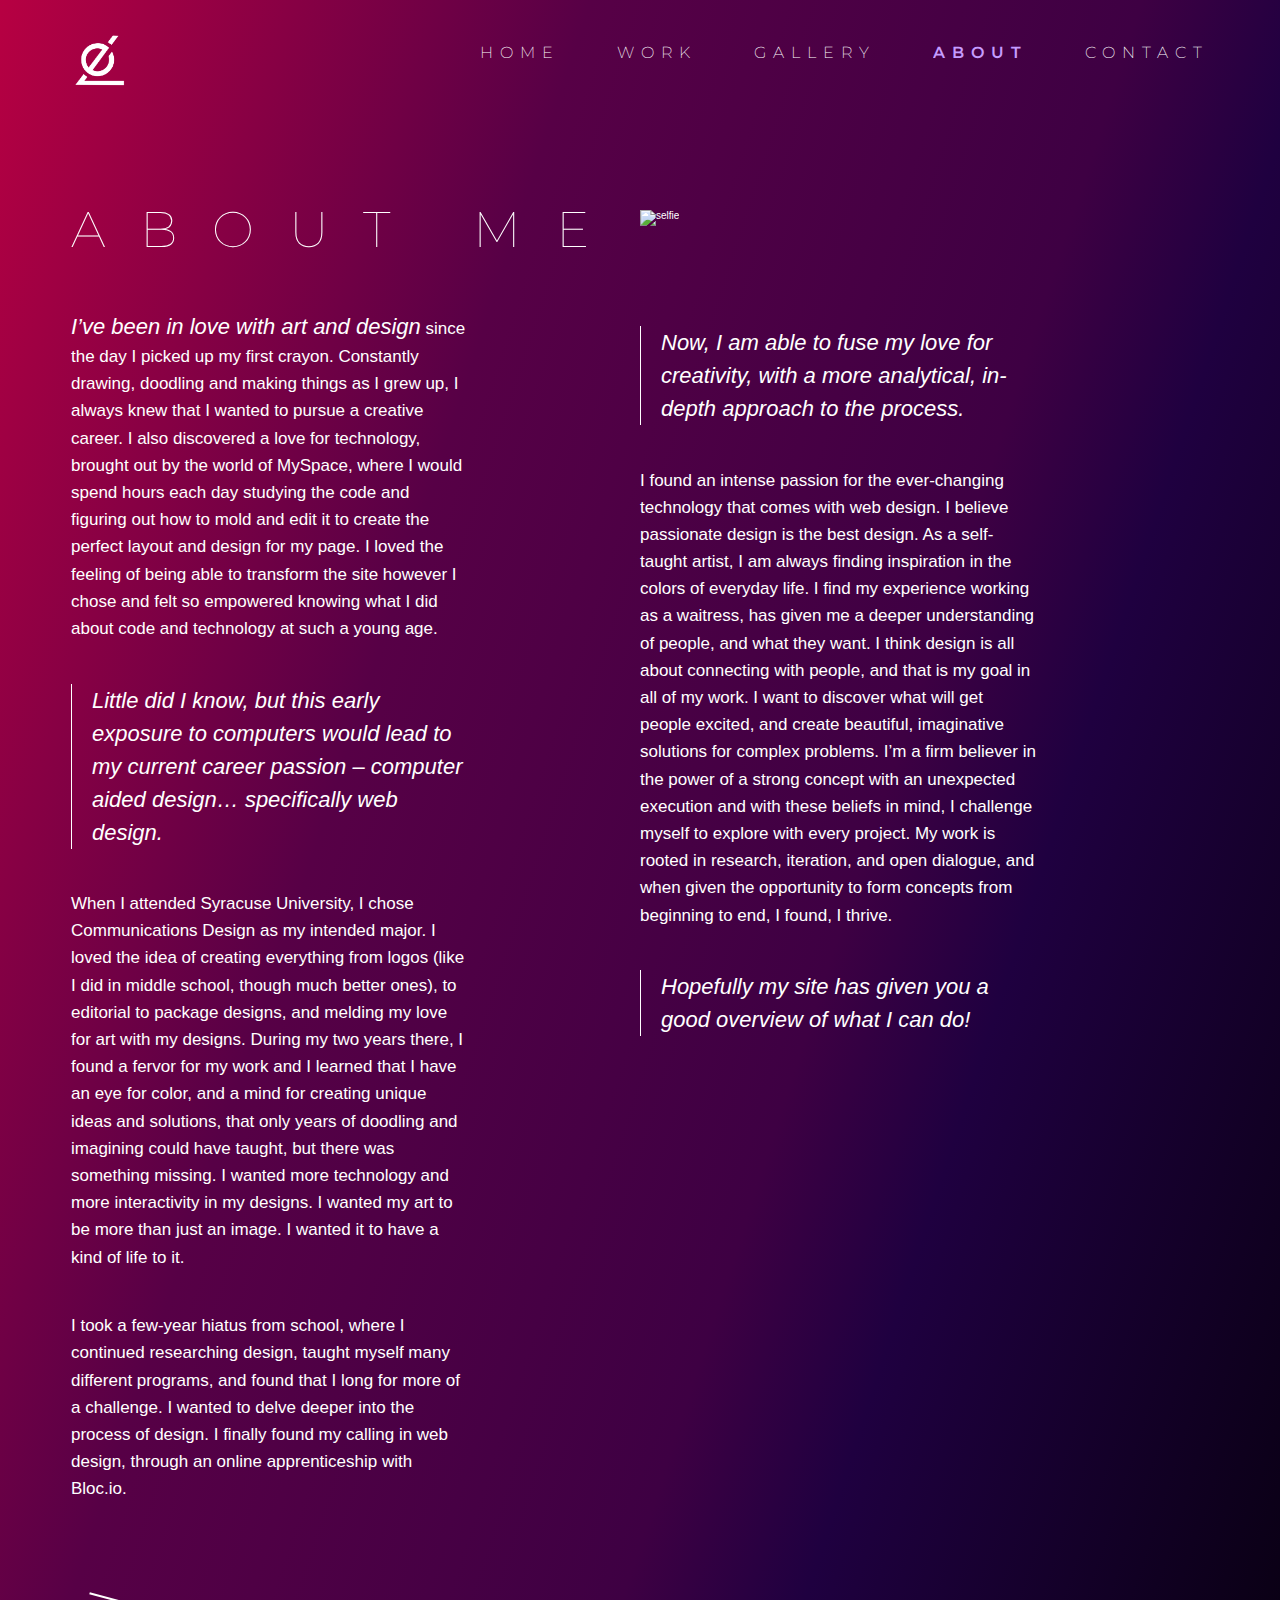
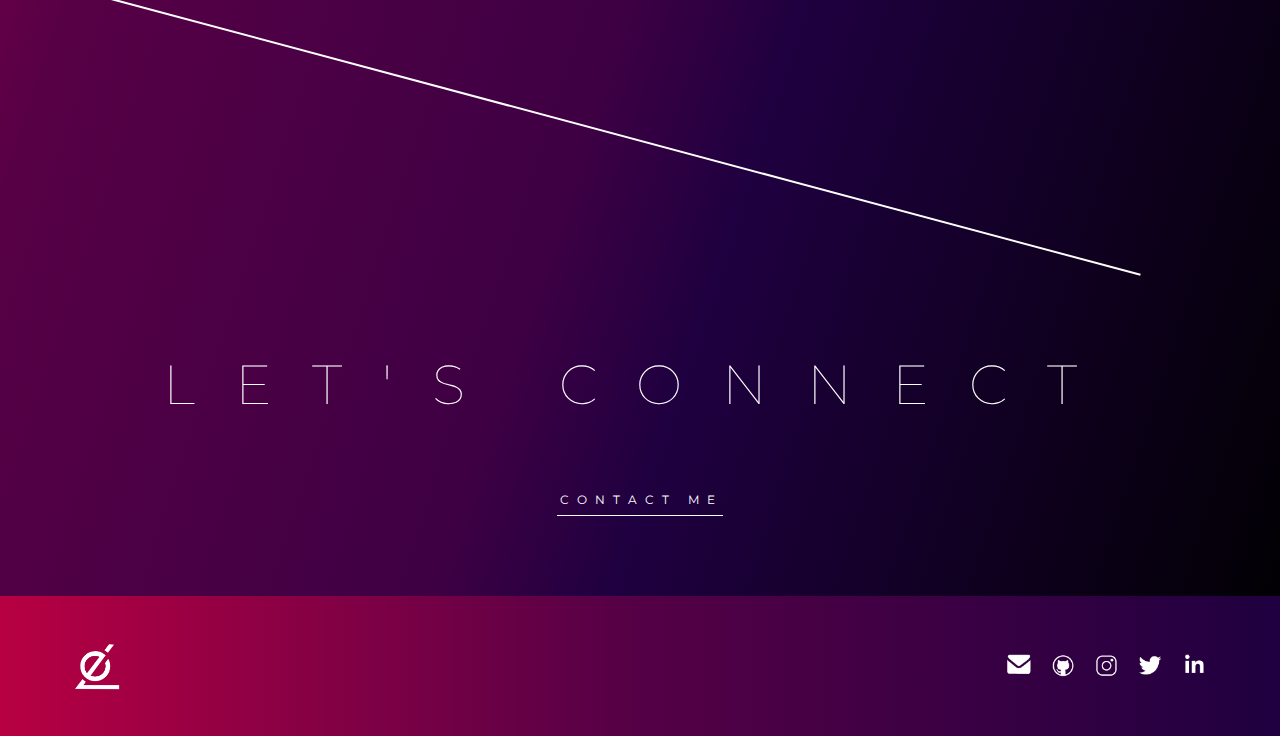
==== commit ad0ebb0c: "changed nav" ====
--- a/about.html
+++ b/about.html
@@ -53,6 +53,9 @@
                 <li class="gallery">
                   <a href="gallery.html">GALLERY</a>
                 </li>
+                <li id="current" class="about">
+                  <a href="about.html">ABOUT</a>
+                </li>
                 <li class="contact">
                   <a href="contact.html">CONTACT</a>
                 </li>
@@ -76,6 +79,7 @@
                     <li class="phone"><a href="index.html">HOME</a></li>
                     <li class="phone"><a href="index.html#section-next">WORK</a></li>
                     <li class="phone"><a href="gallery.html">GALLERY</a></li>
+                    <li id="current" class="phone"><a href="about.html">ABOUT</a></li>
                     <li class="phone"><a href="contact.html">CONTACT</a></li>
                   </ul>
                 </div>
--- a/styles/bio.css
+++ b/styles/bio.css
@@ -40,11 +40,11 @@
   font-size: 50px;
   color: white;
   margin-top: 30px;
-  margin-bottom: 10rem;
+  margin-bottom: 5rem;
   float: left;
   letter-spacing: 35px;
   width: 136%;
-  line-height: 7rem;
+  line-height: 6rem;
 }
 
 h3 {
@@ -61,9 +61,9 @@
 p {
   font-size: 1.7rem;
   line-height: 1.6;
-  font-weight: 200;
+  font-weight: 400;
   width: 70%;
-  margin-bottom: 5rem;
+  margin-bottom: 3rem;
 }
 
 
@@ -91,7 +91,7 @@
 
 .nav a {
   color: #ffffff;
-  font-weight: 100;
+  font-weight: 200;
   font-size: 1.6rem;
   letter-spacing: 7px;
   font-family: 'Montserrat', sans-serif;
@@ -121,8 +121,17 @@
   transition: color 0.3s linear;
 }
 
-nav ul li {
+.nav ul li {
   display: inline-block;
+}
+
+#current a {
+  color: #c59cff;
+  font-weight: 600;
+}
+
+#current a:hover {
+  color: #ffabf3;
 }
 
 .hamburgermenu {
@@ -171,9 +180,8 @@
    h4 {
     border-left: 1px solid #ffffff;
     padding-left: 20px;
-    margin-bottom: 50px;
+    margin-bottom: 3rem;
     width: 70%;
-    line-height: 1.5;
   }
 
 
@@ -183,6 +191,8 @@
     max-width: 400px;
     z-index: 1;
     position: relative;
+    margin-bottom: 0px;
+    margin-top: 4rem;
   }
 
   .selfie2 {
@@ -339,6 +349,7 @@
     font-weight: 200;
     letter-spacing: 6px;
     font-size: 1.7rem;
+    line-height: 20px;
     }
 
   .phone a:hover {
@@ -450,7 +461,6 @@
 
     #menu li{
       padding: 10px 0;
-      font-size: 22px;
       color: white;
     }
 
@@ -545,8 +555,8 @@
     margin-top: -50px;
     background: linear-gradient(135deg, rgba(75,0,231,1) 0%,rgba(166,5,193,1) 15%,rgba(255,62,74,1) 35%);
     border-radius: 100%;
-    width: 950%;
-    height: 950%;
+    width: 1000%;
+    height: 1000%;
     background-size: 120rem;
     z-index: -1;
     padding-right:101px;
@@ -560,6 +570,10 @@
   #menu li{
     width: 100%;
     text-align: right;
+  }
+
+  #current a {
+    font-weight: 600;
   }
 
   .phone a:hover {
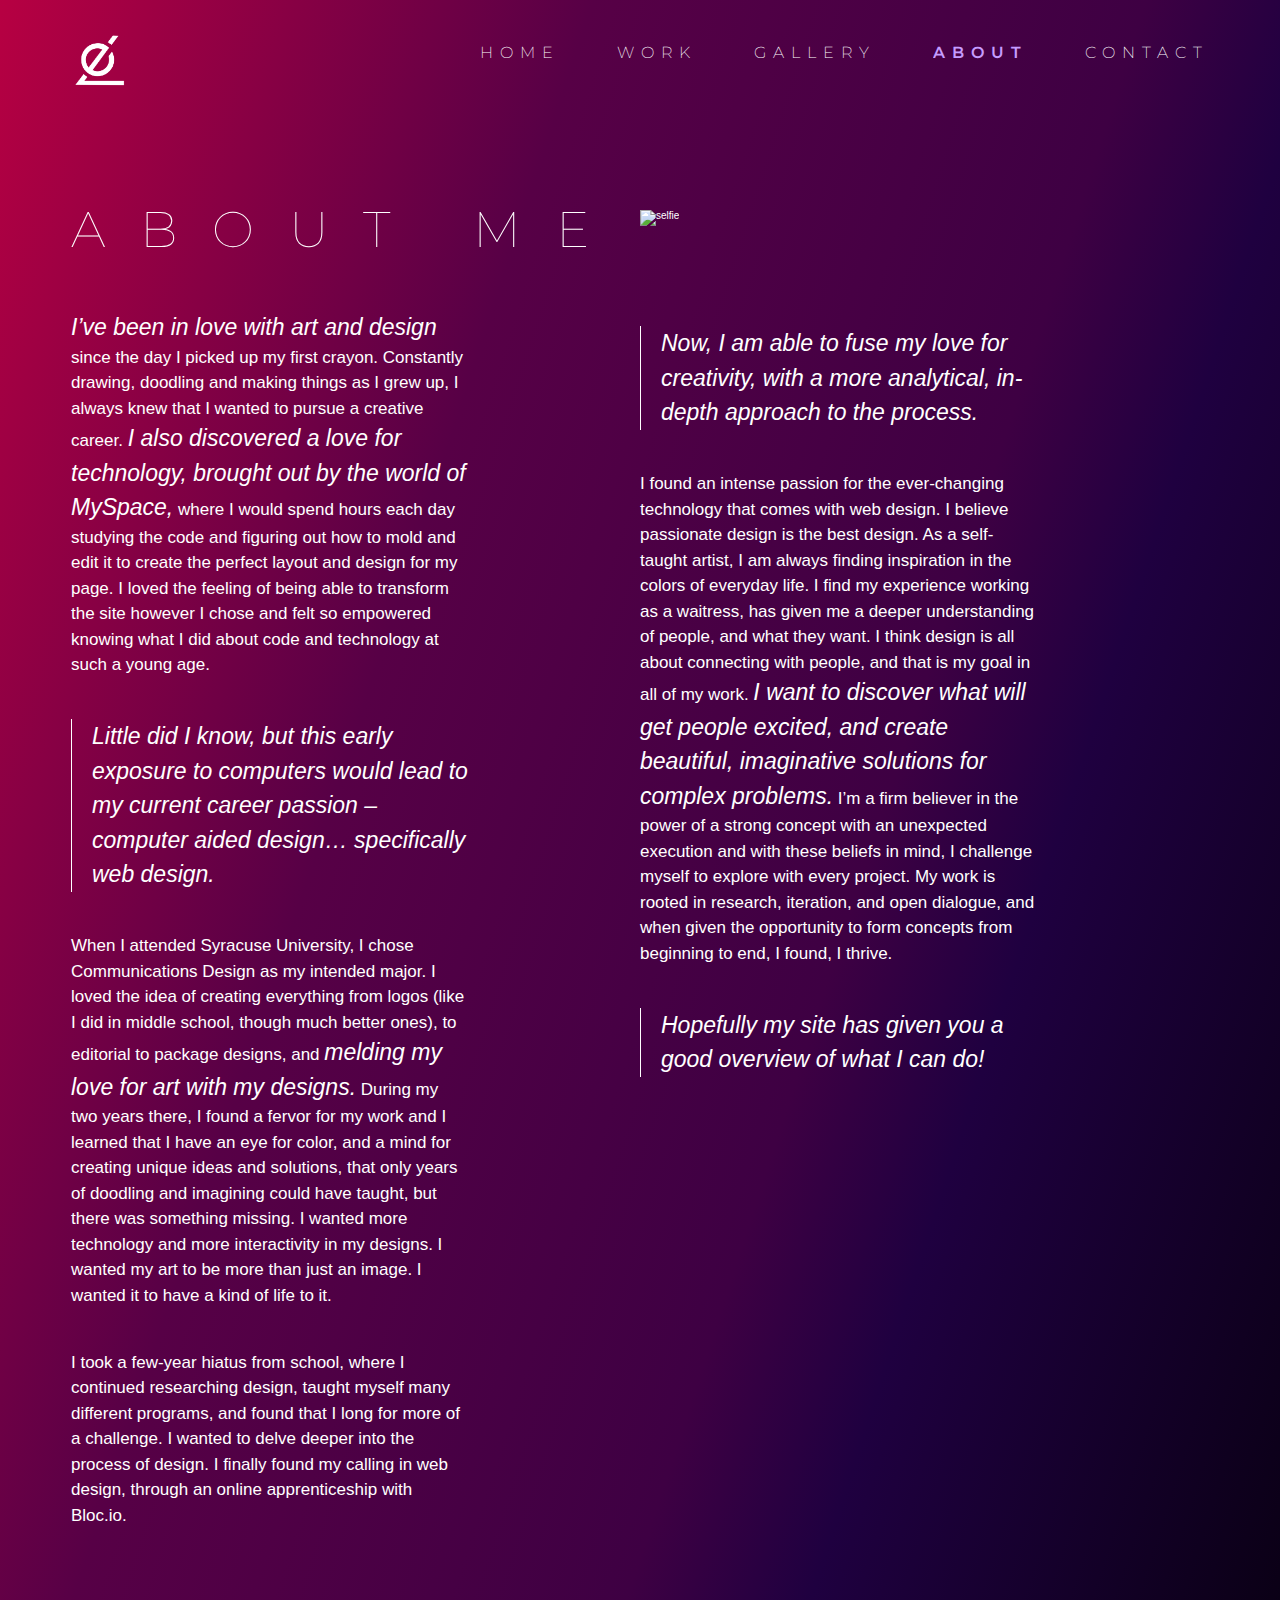
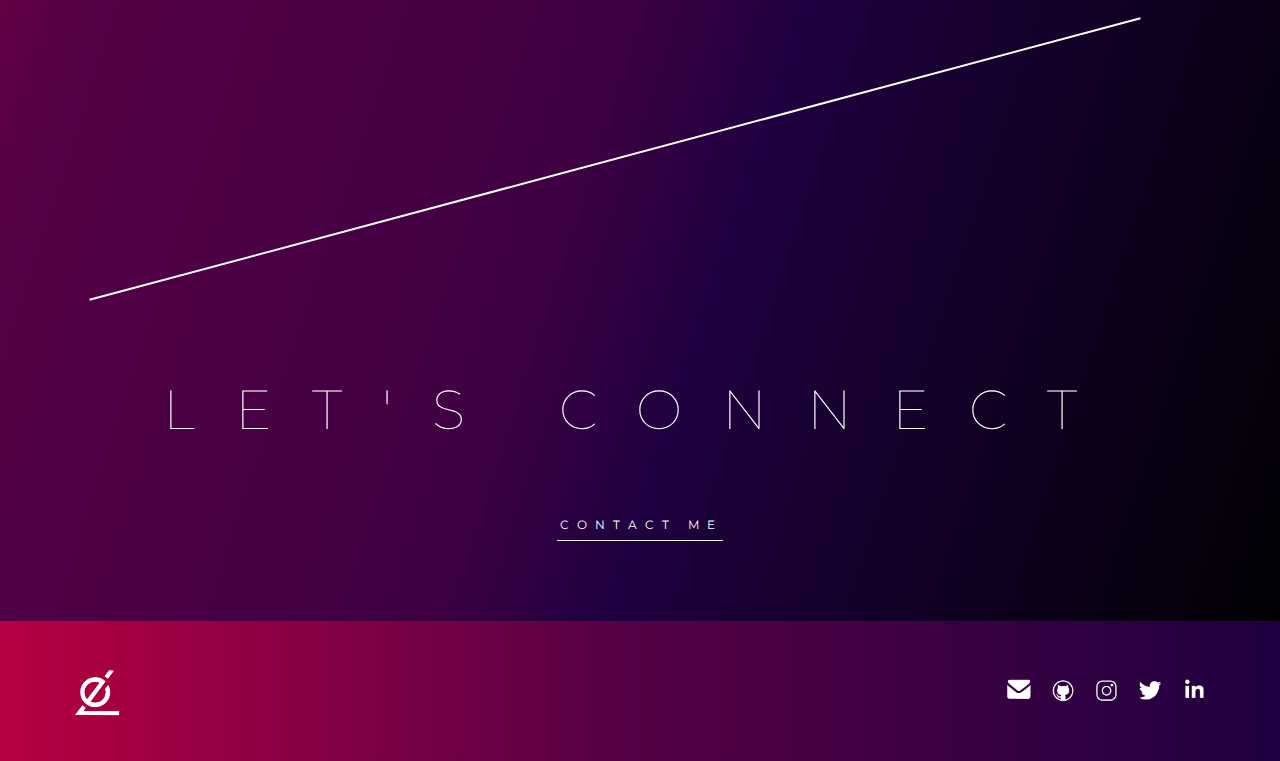
==== commit 3d2f3d65: "type" ====
--- a/about.html
+++ b/about.html
@@ -101,8 +101,8 @@
               <h1>ABOUT ME</h1>
 
                 <p>
-                  <span class=specialfont>I’ve been in love with art and design</span> since the day I picked up my first crayon. Constantly drawing, doodling and making things as I grew up, I always knew that I wanted to pursue a creative career. I also
-                  discovered a love for technology, brought out by the world of MySpace, where I would spend hours each day studying the code and figuring out how to mold and edit it to create the perfect layout and design for my page. I loved the feeling
+                  <span class=specialfont>I’ve been in love with art and design</span> since the day I picked up my first crayon. Constantly drawing, doodling and making things as I grew up, I always knew that I wanted to pursue a creative career. <span class=specialfont>I also
+                  discovered a love for technology, brought out by the world of MySpace,</span> where I would spend hours each day studying the code and figuring out how to mold and edit it to create the perfect layout and design for my page. I loved the feeling
                   of being able to transform the site however I chose and felt so empowered knowing what I did about code and technology at such a young age.
                 </p>
                 <br>
@@ -112,7 +112,7 @@
                 <br>
                 <p>
                   When I attended Syracuse University, I chose Communications Design as my intended major. I loved the idea of creating everything from logos (like I did in middle school, though much better ones), to editorial to package designs,
-                  and melding my love for art with my designs. During my two years there, I found a fervor for my work and I learned that I have an eye for color, and a mind for creating unique ideas and solutions, that only years of doodling and imagining
+                  and <span class=specialfont>melding my love for art with my designs.</span> During my two years there, I found a fervor for my work and I learned that I have an eye for color, and a mind for creating unique ideas and solutions, that only years of doodling and imagining
                   could have taught, but there was something missing. I wanted more technology and more interactivity in my designs. I wanted my art to be more than just an image. I wanted it to have a kind of life to it.
                 </p>
                 <br>
@@ -133,8 +133,8 @@
               <br>
               <p>
                 I found an intense passion for the ever-changing technology that comes with web design. I believe passionate design is the best design. As a self-taught artist, I am always finding inspiration in the colors of everyday life.
-                I find my experience working as a waitress, has given me a deeper understanding of people, and what they want. I think design is all about connecting with people, and that is my goal in all of my work. I want to discover what will get people
-                excited, and create beautiful, imaginative solutions for complex problems. I’m a firm believer in the power of a strong concept with an unexpected execution and with these beliefs in mind, I challenge myself to explore with every project.
+                I find my experience working as a waitress, has given me a deeper understanding of people, and what they want. I think design is all about connecting with people, and that is my goal in all of my work. <span class=specialfont>I want to discover what will get people
+                excited, and create beautiful, imaginative solutions for complex problems.</span> I’m a firm believer in the power of a strong concept with an unexpected execution and with these beliefs in mind, I challenge myself to explore with every project.
                 My work is rooted in research, iteration, and open dialogue, and when given the opportunity to form concepts from beginning to end, I found, I thrive.
               </p>
               <br>
--- a/styles/bio.css
+++ b/styles/bio.css
@@ -60,8 +60,8 @@
 
 p {
   font-size: 1.7rem;
-  line-height: 1.6;
-  font-weight: 400;
+  line-height: 1.5;
+  font-weight: 300;
   width: 70%;
   margin-bottom: 3rem;
 }
@@ -171,7 +171,7 @@
   }
 
   .specialfont {
-    font-size: 2.2rem;
+    font-size: 2.3rem;
     font-style: italic;
     font-weight: 400;
     line-height: 1.5;
@@ -203,7 +203,7 @@
     display: block;
     border: 1px solid white;
     width: 85%;
-    transform: rotate(15deg);
+    transform: rotate(-15deg);
     margin-top: 20rem;
     margin-bottom: 20rem;
     margin-left: 71px;
@@ -230,6 +230,11 @@
     margin-bottom: 8rem;
   }
 
+  .contactme:hover {
+    color: #ffabf3;
+    transition: color 0.3s linear;
+    border-bottom: 1px solid #ffabf3;
+  }
 
 
 
@@ -536,6 +541,7 @@
 
   p {
     width: 80%;
+    font-weight: 400;
     font-size: 1.6rem;
   }
 
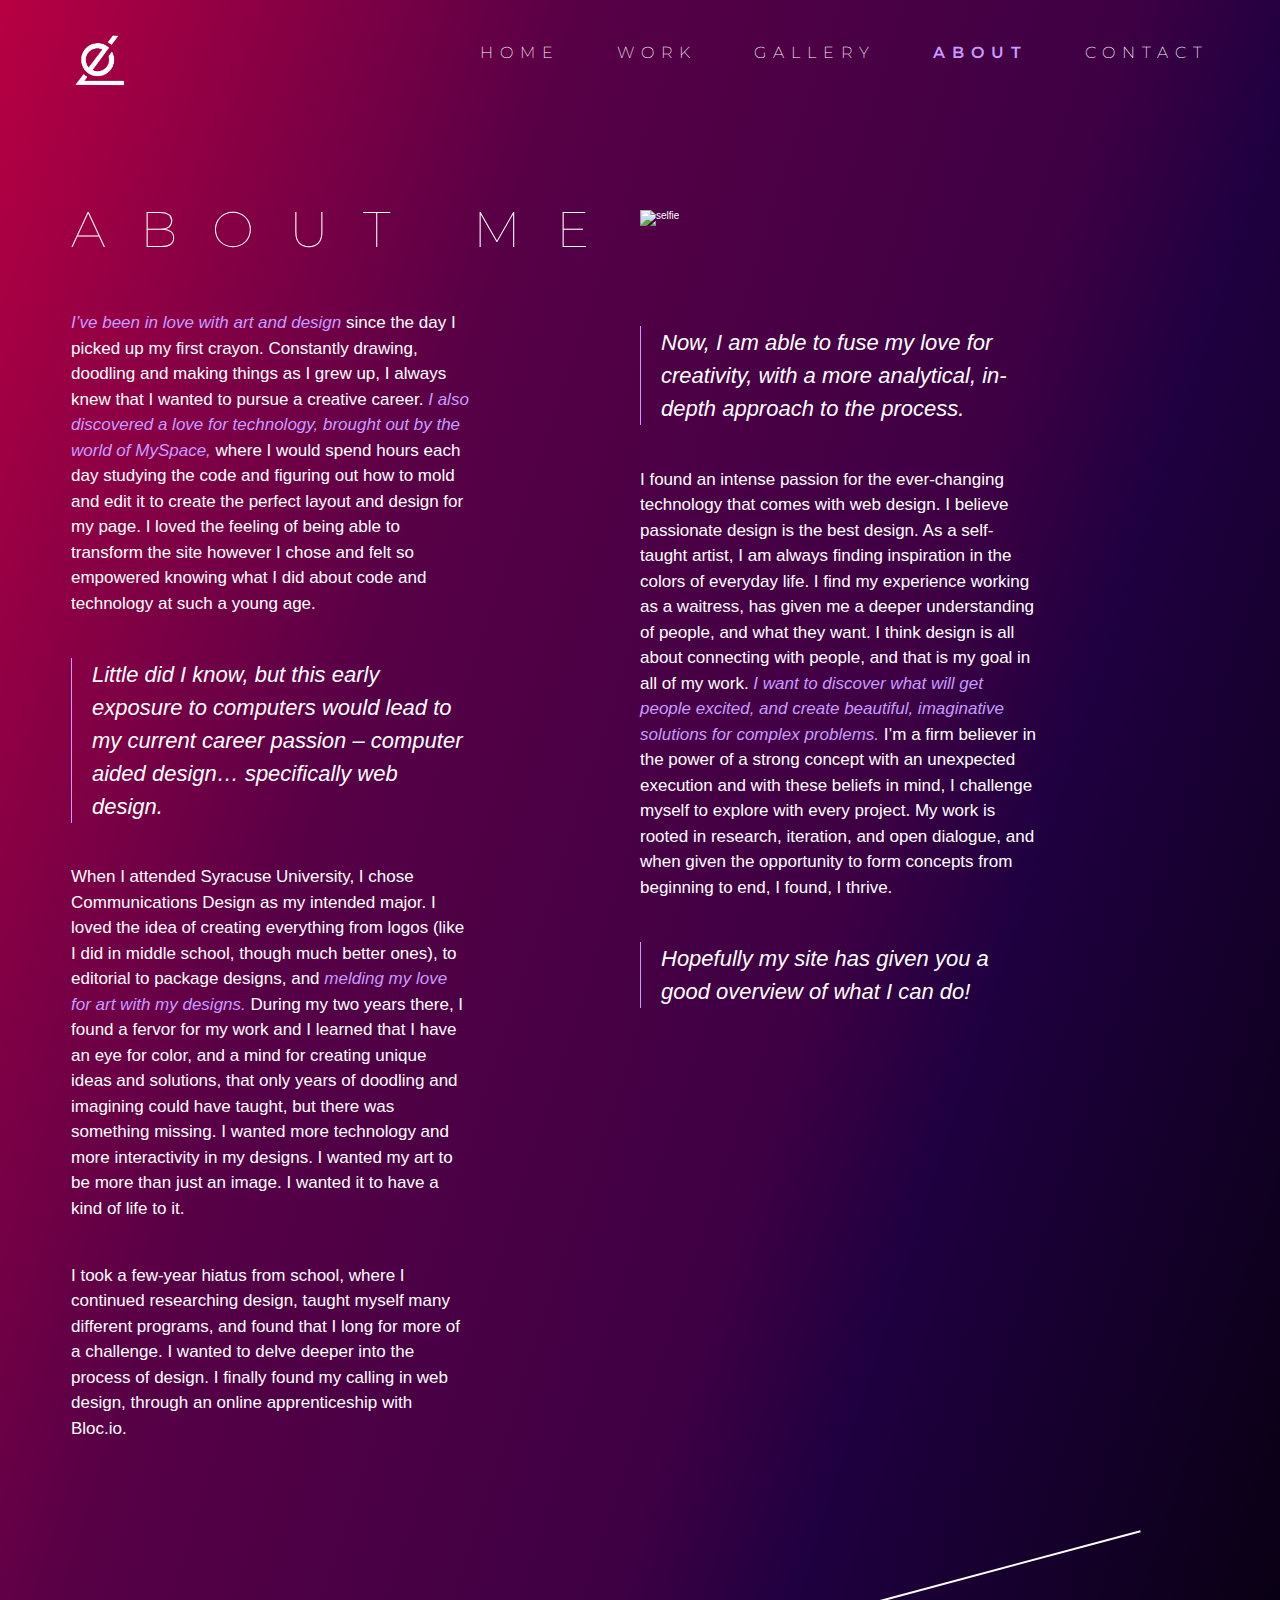
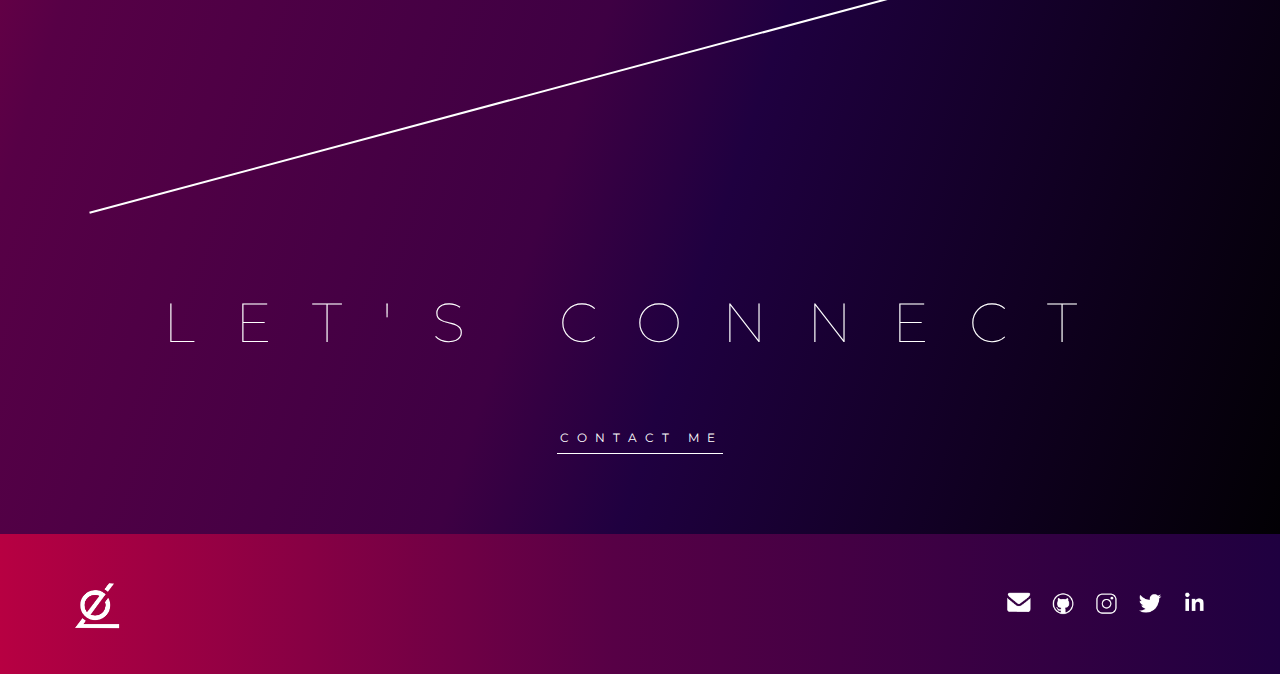
==== commit e6be3a8d: "done for now" ====
--- a/about.html
+++ b/about.html
@@ -107,7 +107,7 @@
                 </p>
                 <br>
                 <h4>
-                  <span class=specialfont>Little did I know, but this early exposure to computers would lead to my current career passion – computer aided design… specifically web design.</span>
+                  <span class=specialfont2>Little did I know, but this early exposure to computers would lead to my current career passion – computer aided design… specifically web design.</span>
                 </h4>
                 <br>
                 <p>
@@ -128,7 +128,7 @@
               <img src="images/selfie.png" alt="selfie" class="selfie"></div>
 
               <h4 class="font2">
-                <span class=specialfont>Now, I am able to fuse my love for creativity, with a more analytical, in-depth approach to the process.</span>
+                <span class=specialfont2>Now, I am able to fuse my love for creativity, with a more analytical, in-depth approach to the process.</span>
               </h4>
               <br>
               <p>
@@ -139,7 +139,7 @@
               </p>
               <br>
               <h4>
-                <span class=specialfont>Hopefully my site has given you a good overview of what I can do!</span>
+                <span class=specialfont2>Hopefully my site has given you a good overview of what I can do!</span>
               </h4>
 
 
--- a/styles/bio.css
+++ b/styles/bio.css
@@ -64,6 +64,7 @@
   font-weight: 300;
   width: 70%;
   margin-bottom: 3rem;
+  font-family: -apple-system, BlinkMacSystemFont, sans-serif;
 }
 
 
@@ -171,14 +172,22 @@
   }
 
   .specialfont {
-    font-size: 2.3rem;
+    font-style: italic;
+    line-height: 1.5;
+    color: #c59cff;
+  }
+
+  .specialfont2 {
     font-style: italic;
     font-weight: 400;
+    font-size: 2.2rem;
     line-height: 1.5;
-  }
+    color: #ffffff;
+  }
+
 
    h4 {
-    border-left: 1px solid #ffffff;
+    border-left: 1px solid #c59cff;
     padding-left: 20px;
     margin-bottom: 3rem;
     width: 70%;
@@ -535,14 +544,14 @@
   h1 {
     font-size: 45px;
     letter-spacing: 30px;
-    line-height: 8rem;
+    line-height: 1.5;
     margin-bottom: 55px;
   }
 
   p {
     width: 80%;
     font-weight: 400;
-    font-size: 1.6rem;
+    font-size: 1.5rem;
   }
 
   h3 {
@@ -646,7 +655,7 @@
   }
 
   .specialfont {
-    font-size: 2rem;
+    font-size: 1.5rem;
     font-style: italic;
   }
 
@@ -654,14 +663,14 @@
     display: block;
     border: .5px solid white;
     width: 80%;
-    transform: rotate(25deg);
+    transform: rotate(-25deg);
     margin-top: 10rem;
     margin-bottom: 10rem;
     margin-left: 41px;
   }
 
   .contactme {
-    font-size: 15px;
+    font-size: 12px;
     letter-spacing: 8px;
     font-weight: 300;
   }
